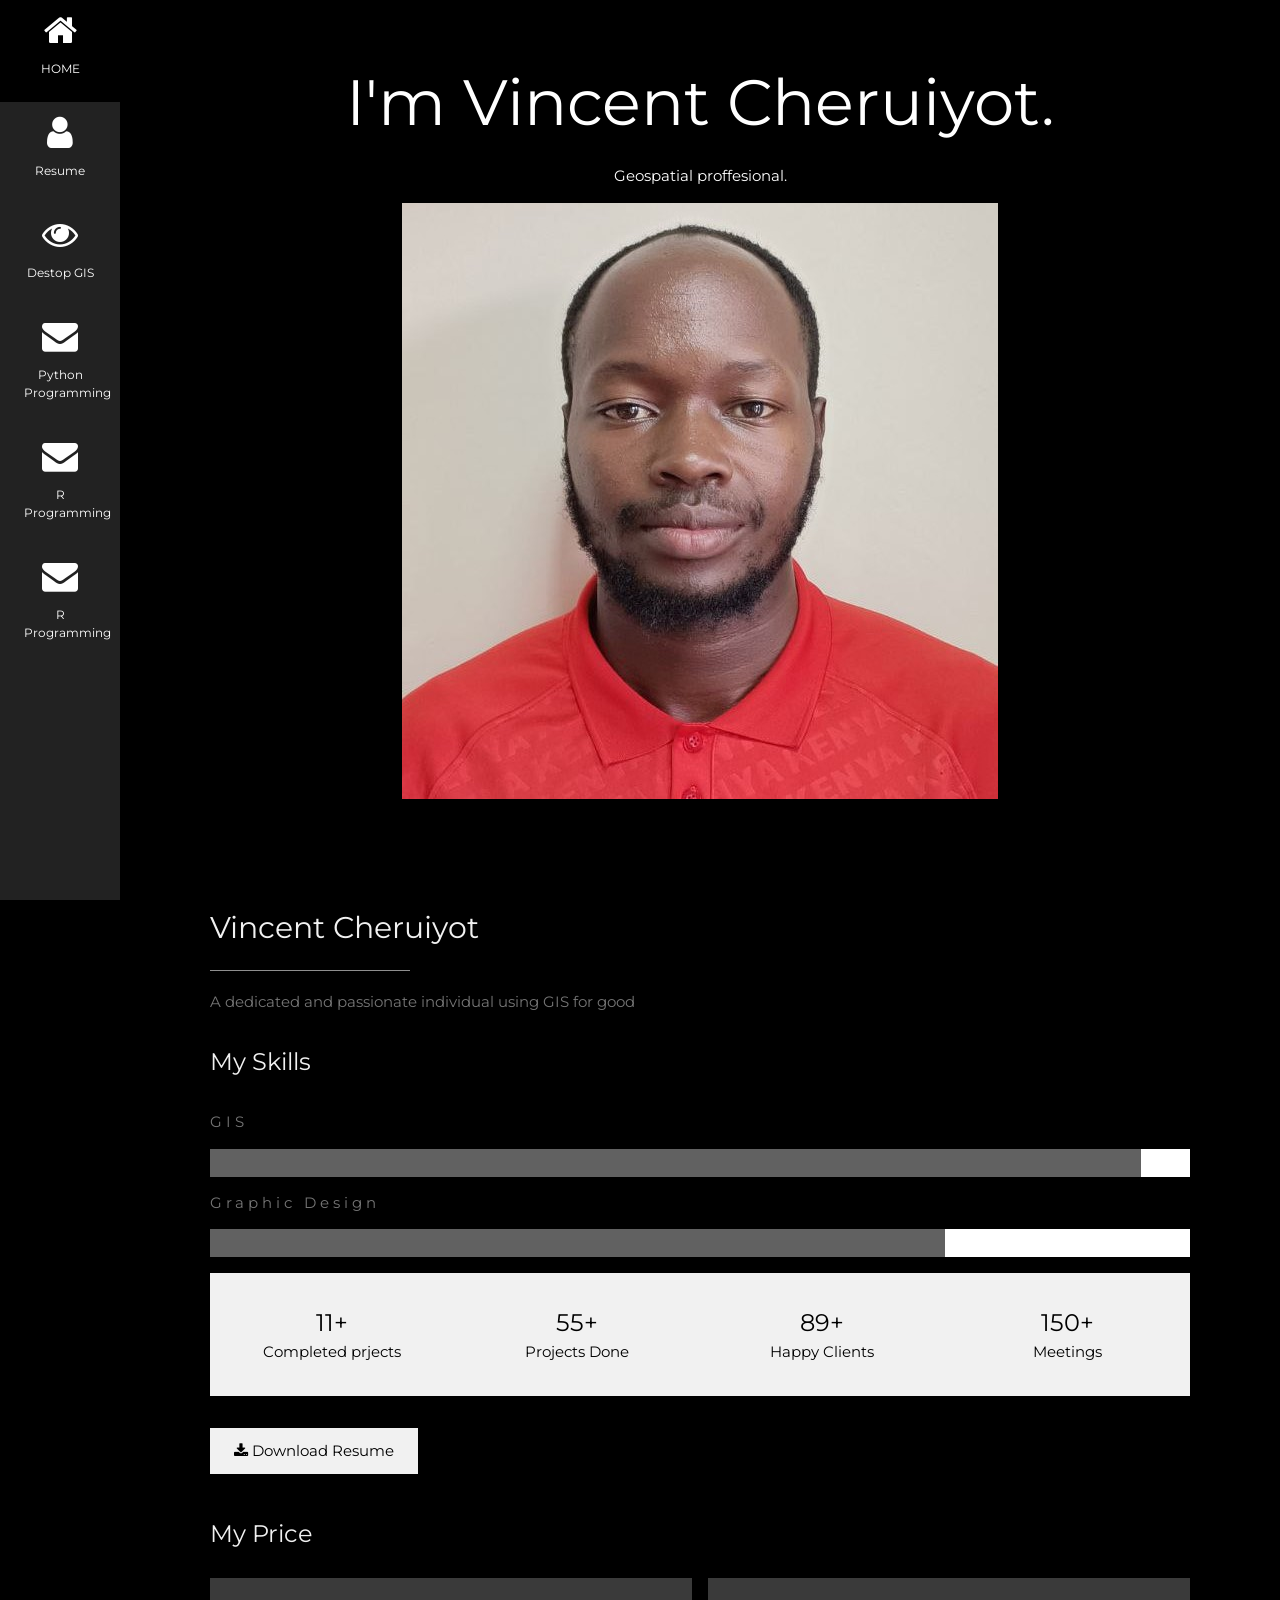
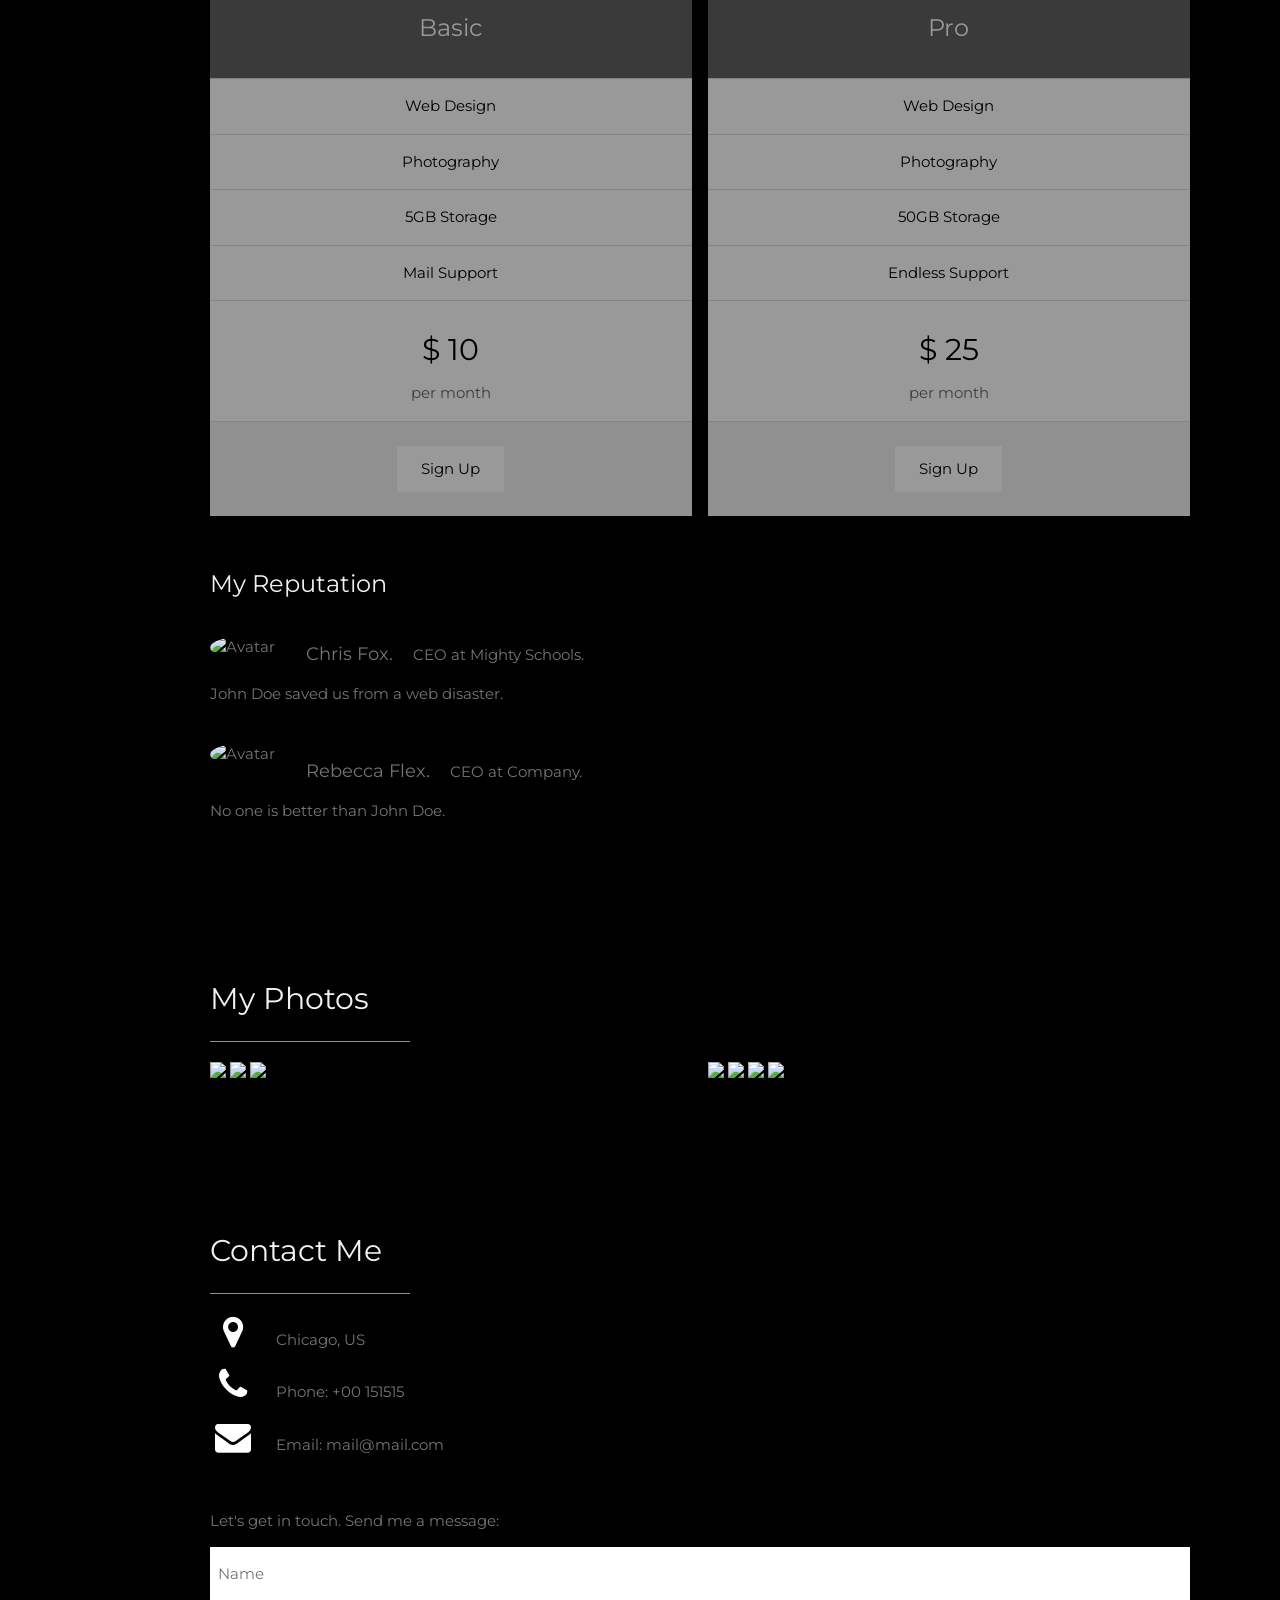
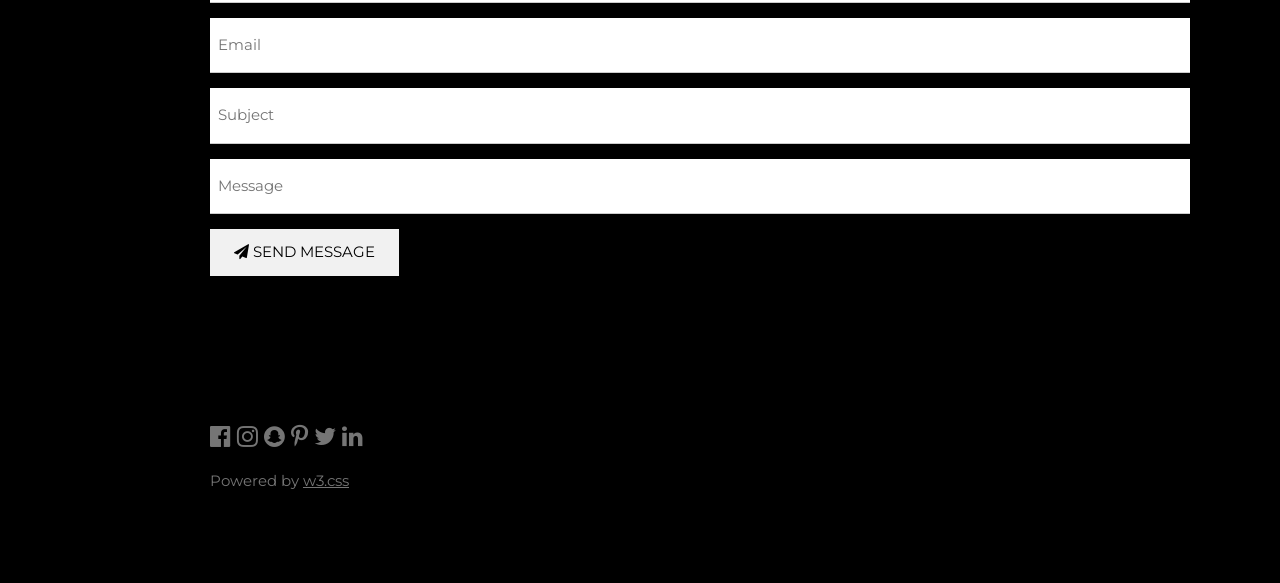
==== index.html @ 52d4dace "commit commit" ====
<!DOCTYPE html>
<html>
<head>
<title>My Portfolio</title>
<meta charset="UTF-8">
<meta name="viewport" content="width=device-width, initial-scale=1">
<link rel="stylesheet" href="https://www.w3schools.com/w3css/4/w3.css">
<link rel="stylesheet" href="https://fonts.googleapis.com/css?family=Montserrat">
<link rel="stylesheet" href="https://cdnjs.cloudflare.com/ajax/libs/font-awesome/4.7.0/css/font-awesome.min.css">
<style>
body, h1,h2,h3,h4,h5,h6 {font-family: "Montserrat", sans-serif}
.w3-row-padding img {margin-bottom: 12px}
/* Set the width of the sidebar to 120px */
.w3-sidebar {width: 120px;background: #222;}
/* Add a left margin to the "page content" that matches the width of the sidebar (120px) */
#main {margin-left: 120px}
/* Remove margins from "page content" on small screens */
@media only screen and (max-width: 600px) {#main {margin-left: 0}}
</style>
</head>
<body class="w3-black">

<!-- Icon Bar (Sidebar - hidden on small screens) -->
<nav class="w3-sidebar w3-bar-block w3-small w3-hide-small w3-center">
  <!-- Avatar image in top left corner -->
  <!-- <img src="/w3images/avatar_smoke.jpg" style="width:100%"> -->
  <a href="#" class="w3-bar-item w3-button w3-padding-large w3-black">
    <i class="fa fa-home w3-xxlarge"></i>
    <p>HOME</p>
  </a>
  <a href="#resume" class="w3-bar-item w3-button w3-padding-large w3-hover-black">
    <i class="fa fa-user w3-xxlarge"></i>
    <p>Resume</p>
  </a>
  <a href="#desktop" class="w3-bar-item w3-button w3-padding-large w3-hover-black">
    <i class="fa fa-eye w3-xxlarge"></i>
    <p>Destop GIS</p>
  </a>
  <a href="#python" class="w3-bar-item w3-button w3-padding-large w3-hover-black">
    <i class="fa fa-envelope w3-xxlarge"></i>
    <p>Python Programming</p>
  </a>
  <a href="#r" class="w3-bar-item w3-button w3-padding-large w3-hover-black">
    <i class="fa fa-envelope w3-xxlarge"></i>
    <p>R Programming</p>
  </a>
  <a href="#leaflet" class="w3-bar-item w3-button w3-padding-large w3-hover-black">
    <i class="fa fa-envelope w3-xxlarge"></i>
    <p>R Programming</p>
  </a>
</nav>

<!-- Navbar on small screens (Hidden on medium and large screens) -->
<div class="w3-top w3-hide-large w3-hide-medium" id="myNavbar">
  <div class="w3-bar w3-black w3-opacity w3-hover-opacity-off w3-center w3-small">
    <a href="#" class="w3-bar-item w3-button" style="width:25% !important">HOME</a>
    <a href="#Resume" class="w3-bar-item w3-button" style="width:25% !important">Resume</a>
    <a href="#GIS Portfolio" class="w3-bar-item w3-button" style="width:25% !important">GIS</a>
    <a href="#contact" class="w3-bar-item w3-button" style="width:25% !important">CONTACT</a>
    <a href="#Graphic Design portfolio" class="w3-bar-item w3-button" style="width:25% !important">GIS</a>
  </div>
</div>

<!-- Page Content -->
<div class="w3-padding-large" id="main">
  <!-- Header/Home -->
  <header class="w3-container w3-padding-32 w3-center w3-black" id="home">
    <h1 class="w3-jumbo"><span class="w3-hide-small">I'm</span> Vincent Cheruiyot.</h1>
    <p>Geospatial proffesional.</p>
    <img src="Vincent Cheruiyot Passport.jpg" alt="boy" class="w3-image" width="596" height="596">
  </header>

  <!-- About Section -->
  <div class="w3-content w3-justify w3-text-grey w3-padding-64" id="about">
    <h2 class="w3-text-light-grey">Vincent Cheruiyot</h2>
    <hr style="width:200px" class="w3-opacity">
    <p>A dedicated and passionate individual using GIS for good
    </p>
    <h3 class="w3-padding-16 w3-text-light-grey">My Skills</h3>
    <p class="w3-wide">GIS</p>
    <div class="w3-white">
      <div class="w3-dark-grey" style="height:28px;width:95%"></div>
    </div>
    <p class="w3-wide">Graphic Design</p>
    <div class="w3-white">
      <div class="w3-dark-grey" style="height:28px;width:75%"></div>
    </div>
    <!-- <p class="w3-wide">Photoshop</p>
    <div class="w3-white">
      <div class="w3-dark-grey" style="height:28px;width:80%"></div>
    </div><br> -->
    
    <div class="w3-row w3-center w3-padding-16 w3-section w3-light-grey">
      <div class="w3-quarter w3-section">
        <span class="w3-xlarge">11+</span><br>
        Completed prjects
      </div>
      <div class="w3-quarter w3-section">
        <span class="w3-xlarge">55+</span><br>
        Projects Done
      </div>
      <div class="w3-quarter w3-section">
        <span class="w3-xlarge">89+</span><br>
        Happy Clients
      </div>
      <div class="w3-quarter w3-section">
        <span class="w3-xlarge">150+</span><br>
        Meetings
      </div>
    </div>

    <button class="w3-button w3-light-grey w3-padding-large w3-section">
      <i class="fa fa-download"></i> Download Resume
    </button>
    
    <!-- Grid for pricing tables -->
    <h3 class="w3-padding-16 w3-text-light-grey">My Price</h3>
    <div class="w3-row-padding" style="margin:0 -16px">
      <div class="w3-half w3-margin-bottom">
        <ul class="w3-ul w3-white w3-center w3-opacity w3-hover-opacity-off">
          <li class="w3-dark-grey w3-xlarge w3-padding-32">Basic</li>
          <li class="w3-padding-16">Web Design</li>
          <li class="w3-padding-16">Photography</li>
          <li class="w3-padding-16">5GB Storage</li>
          <li class="w3-padding-16">Mail Support</li>
          <li class="w3-padding-16">
            <h2>$ 10</h2>
            <span class="w3-opacity">per month</span>
          </li>
          <li class="w3-light-grey w3-padding-24">
            <button class="w3-button w3-white w3-padding-large w3-hover-black">Sign Up</button>
          </li>
        </ul>
      </div>

      <div class="w3-half">
        <ul class="w3-ul w3-white w3-center w3-opacity w3-hover-opacity-off">
          <li class="w3-dark-grey w3-xlarge w3-padding-32">Pro</li>
          <li class="w3-padding-16">Web Design</li>
          <li class="w3-padding-16">Photography</li>
          <li class="w3-padding-16">50GB Storage</li>
          <li class="w3-padding-16">Endless Support</li>
          <li class="w3-padding-16">
            <h2>$ 25</h2>
            <span class="w3-opacity">per month</span>
          </li>
          <li class="w3-light-grey w3-padding-24">
            <button class="w3-button w3-white w3-padding-large w3-hover-black">Sign Up</button>
          </li>
        </ul>
      </div>
    <!-- End Grid/Pricing tables -->
    </div>
    
    <!-- Testimonials -->
    <h3 class="w3-padding-24 w3-text-light-grey">My Reputation</h3>  
    <img src="/w3images/bandmember.jpg" alt="Avatar" class="w3-left w3-circle w3-margin-right" style="width:80px">
    <p><span class="w3-large w3-margin-right">Chris Fox.</span> CEO at Mighty Schools.</p>
    <p>John Doe saved us from a web disaster.</p><br>
    
    <img src="/w3images/avatar_g2.jpg" alt="Avatar" class="w3-left w3-circle w3-margin-right" style="width:80px">
    <p><span class="w3-large w3-margin-right">Rebecca Flex.</span> CEO at Company.</p>
    <p>No one is better than John Doe.</p>
  <!-- End About Section -->
  </div>
  
  <!-- Portfolio Section -->
  <div class="w3-padding-64 w3-content" id="photos">
    <h2 class="w3-text-light-grey">My Photos</h2>
    <hr style="width:200px" class="w3-opacity">

    <!-- Grid for photos -->
    <div class="w3-row-padding" style="margin:0 -16px">
      <div class="w3-half">
        <img src="/w3images/wedding.jpg" style="width:100%">
        <img src="/w3images/rocks.jpg" style="width:100%">
        <img src="/w3images/sailboat.jpg" style="width:100%">
      </div>

      <div class="w3-half">
        <img src="/w3images/underwater.jpg" style="width:100%">
        <img src="/w3images/chef.jpg" style="width:100%">
        <img src="/w3images/wedding.jpg" style="width:100%">
        <img src="/w3images/p6.jpg" style="width:100%">
      </div>
    <!-- End photo grid -->
    </div>
  <!-- End Portfolio Section -->
  </div>

  <!-- Contact Section -->
  <div class="w3-padding-64 w3-content w3-text-grey" id="contact">
    <h2 class="w3-text-light-grey">Contact Me</h2>
    <hr style="width:200px" class="w3-opacity">

    <div class="w3-section">
      <p><i class="fa fa-map-marker fa-fw w3-text-white w3-xxlarge w3-margin-right"></i> Chicago, US</p>
      <p><i class="fa fa-phone fa-fw w3-text-white w3-xxlarge w3-margin-right"></i> Phone: +00 151515</p>
      <p><i class="fa fa-envelope fa-fw w3-text-white w3-xxlarge w3-margin-right"> </i> Email: mail@mail.com</p>
    </div><br>
    <p>Let's get in touch. Send me a message:</p>

    <form action="/action_page.php" target="_blank">
      <p><input class="w3-input w3-padding-16" type="text" placeholder="Name" required name="Name"></p>
      <p><input class="w3-input w3-padding-16" type="text" placeholder="Email" required name="Email"></p>
      <p><input class="w3-input w3-padding-16" type="text" placeholder="Subject" required name="Subject"></p>
      <p><input class="w3-input w3-padding-16" type="text" placeholder="Message" required name="Message"></p>
      <p>
        <button class="w3-button w3-light-grey w3-padding-large" type="submit">
          <i class="fa fa-paper-plane"></i> SEND MESSAGE
        </button>
      </p>
    </form>
  <!-- End Contact Section -->
  </div>
  
    <!-- Footer -->
  <footer class="w3-content w3-padding-64 w3-text-grey w3-xlarge">
    <i class="fa fa-facebook-official w3-hover-opacity"></i>
    <i class="fa fa-instagram w3-hover-opacity"></i>
    <i class="fa fa-snapchat w3-hover-opacity"></i>
    <i class="fa fa-pinterest-p w3-hover-opacity"></i>
    <i class="fa fa-twitter w3-hover-opacity"></i>
    <i class="fa fa-linkedin w3-hover-opacity"></i>
    <p class="w3-medium">Powered by <a href="https://www.w3schools.com/w3css/default.asp" target="_blank" class="w3-hover-text-green">w3.css</a></p>
  <!-- End footer -->
  </footer>

<!-- END PAGE CONTENT -->
</div>

</body>
</html>
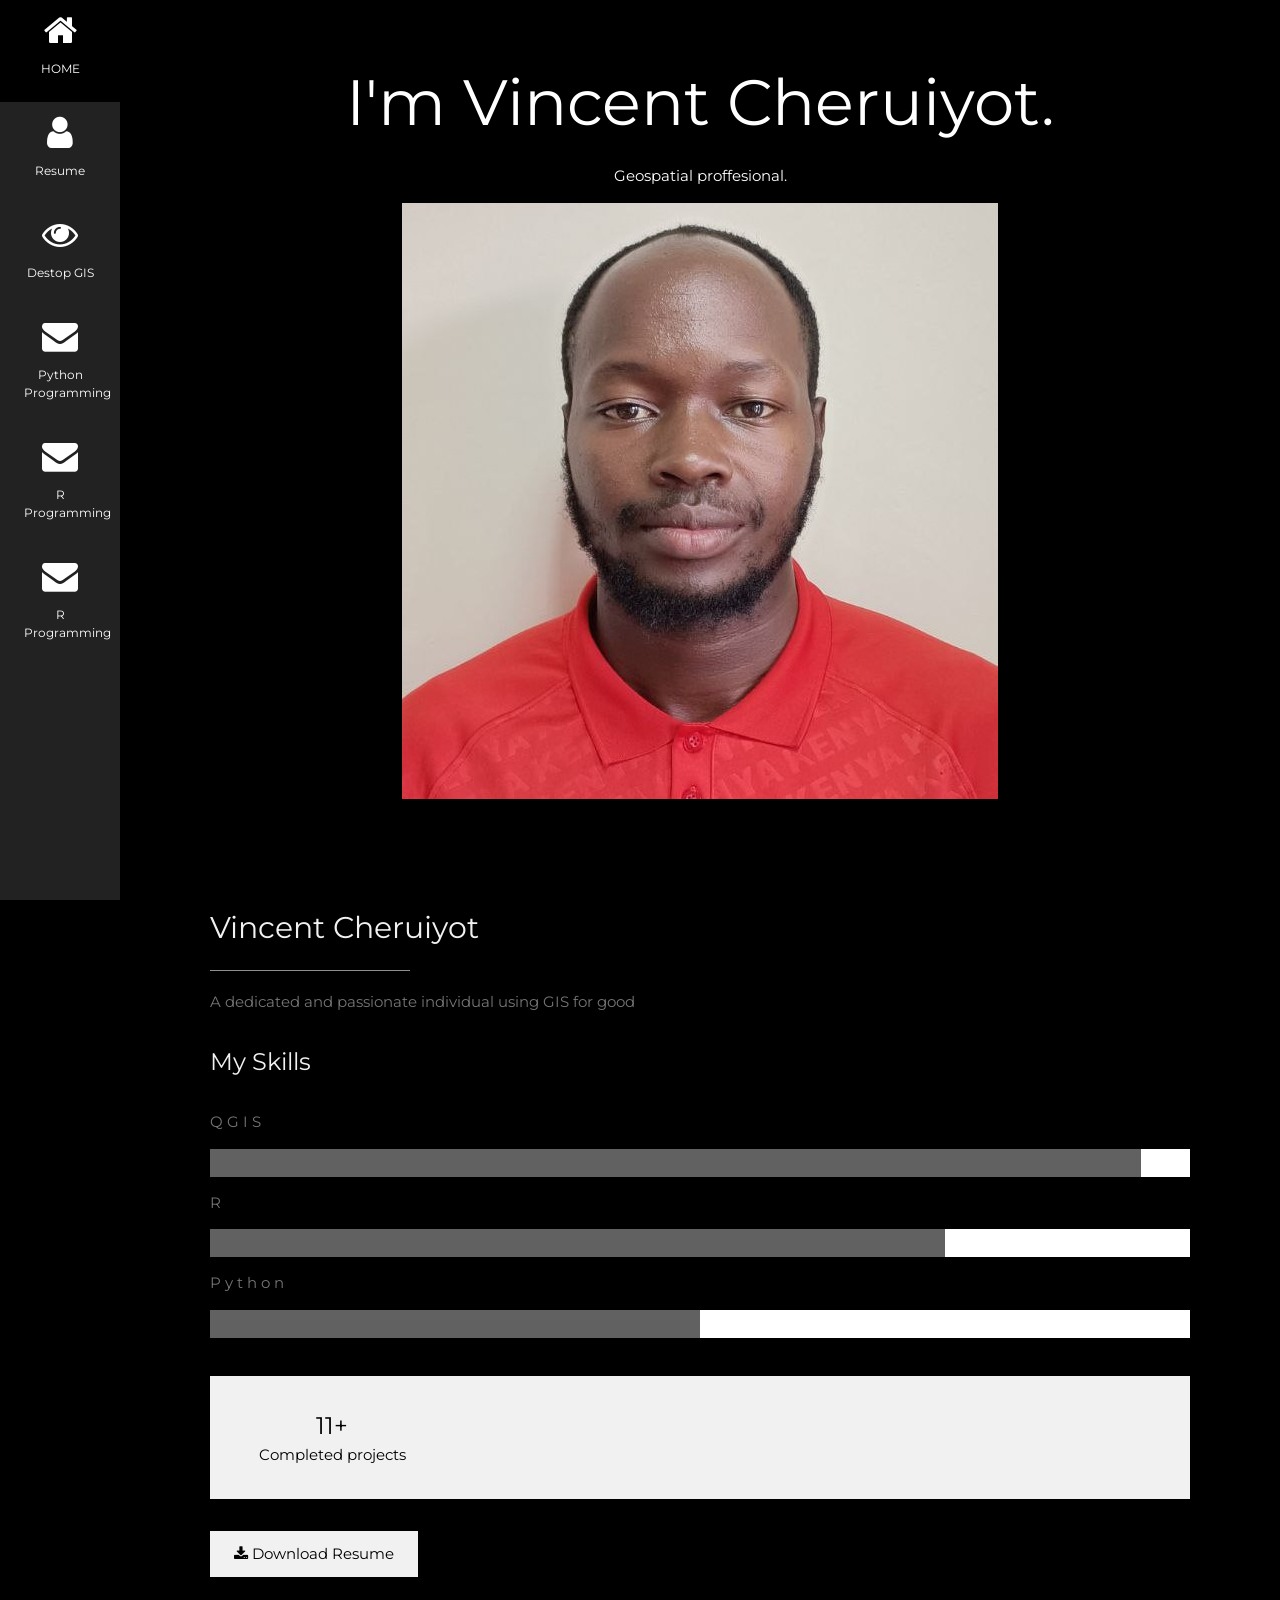
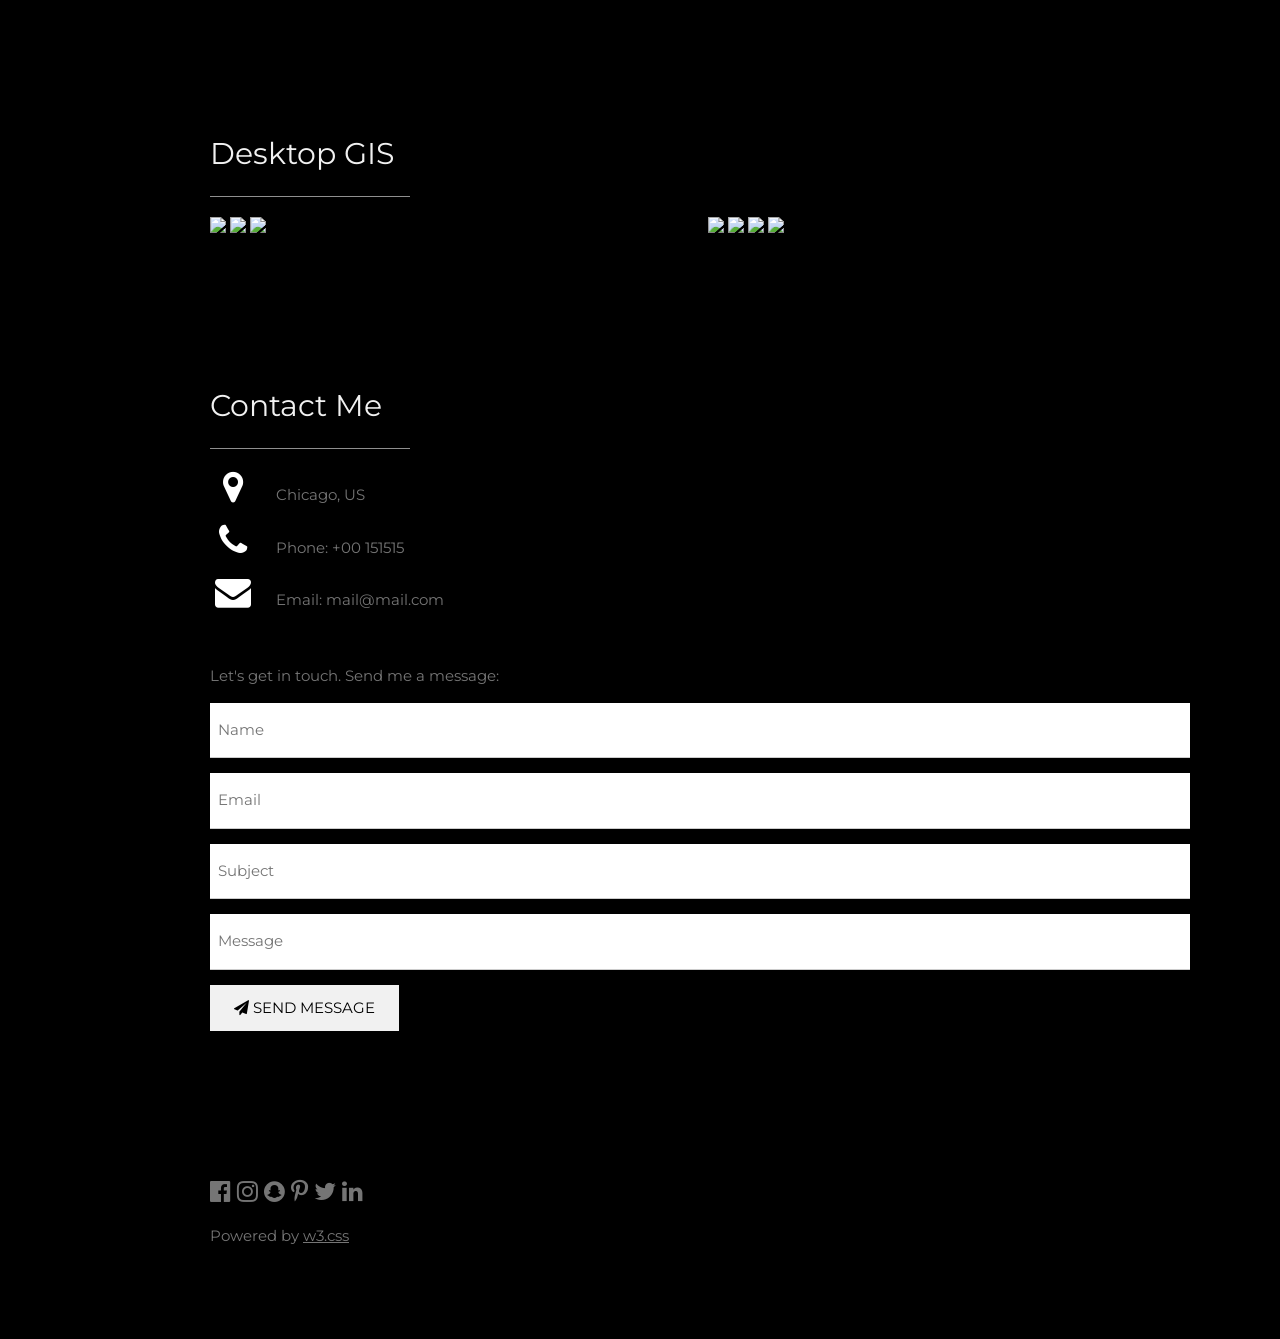
==== commit d73587c2: "Update index.html" ====
--- a/index.html
+++ b/index.html
@@ -77,43 +77,31 @@
     <p>A dedicated and passionate individual using GIS for good
     </p>
     <h3 class="w3-padding-16 w3-text-light-grey">My Skills</h3>
-    <p class="w3-wide">GIS</p>
+    <p class="w3-wide">QGIS</p>
     <div class="w3-white">
       <div class="w3-dark-grey" style="height:28px;width:95%"></div>
     </div>
-    <p class="w3-wide">Graphic Design</p>
+    <p class="w3-wide">R</p>
     <div class="w3-white">
       <div class="w3-dark-grey" style="height:28px;width:75%"></div>
     </div>
-    <!-- <p class="w3-wide">Photoshop</p>
+    <p class="w3-wide">Python</p>
     <div class="w3-white">
-      <div class="w3-dark-grey" style="height:28px;width:80%"></div>
-    </div><br> -->
+      <div class="w3-dark-grey" style="height:28px;width:50%"></div>
+    </div><br>
     
     <div class="w3-row w3-center w3-padding-16 w3-section w3-light-grey">
       <div class="w3-quarter w3-section">
         <span class="w3-xlarge">11+</span><br>
-        Completed prjects
-      </div>
-      <div class="w3-quarter w3-section">
-        <span class="w3-xlarge">55+</span><br>
-        Projects Done
-      </div>
-      <div class="w3-quarter w3-section">
-        <span class="w3-xlarge">89+</span><br>
-        Happy Clients
-      </div>
-      <div class="w3-quarter w3-section">
-        <span class="w3-xlarge">150+</span><br>
-        Meetings
-      </div>
-    </div>
+        Completed projects
+      </div>
+        </div>
 
     <button class="w3-button w3-light-grey w3-padding-large w3-section">
       <i class="fa fa-download"></i> Download Resume
     </button>
     
-    <!-- Grid for pricing tables -->
+    <!-- Grid for pricing tables
     <h3 class="w3-padding-16 w3-text-light-grey">My Price</h3>
     <div class="w3-row-padding" style="margin:0 -16px">
       <div class="w3-half w3-margin-bottom">
@@ -149,24 +137,24 @@
           </li>
         </ul>
       </div>
-    <!-- End Grid/Pricing tables -->
-    </div>
+    End Grid/Pricing tables -->
+    <!-- </div> -->
     
     <!-- Testimonials -->
-    <h3 class="w3-padding-24 w3-text-light-grey">My Reputation</h3>  
+    <!-- <h3 class="w3-padding-24 w3-text-light-grey">My Reputation</h3>  
     <img src="/w3images/bandmember.jpg" alt="Avatar" class="w3-left w3-circle w3-margin-right" style="width:80px">
     <p><span class="w3-large w3-margin-right">Chris Fox.</span> CEO at Mighty Schools.</p>
     <p>John Doe saved us from a web disaster.</p><br>
     
     <img src="/w3images/avatar_g2.jpg" alt="Avatar" class="w3-left w3-circle w3-margin-right" style="width:80px">
     <p><span class="w3-large w3-margin-right">Rebecca Flex.</span> CEO at Company.</p>
-    <p>No one is better than John Doe.</p>
+    <p>No one is better than John Doe.</p> -->
   <!-- End About Section -->
   </div>
   
   <!-- Portfolio Section -->
-  <div class="w3-padding-64 w3-content" id="photos">
-    <h2 class="w3-text-light-grey">My Photos</h2>
+  <div class="w3-padding-64 w3-content" id="desk">
+    <h2 class="w3-text-light-grey">Desktop GIS</h2>
     <hr style="width:200px" class="w3-opacity">
 
     <!-- Grid for photos -->
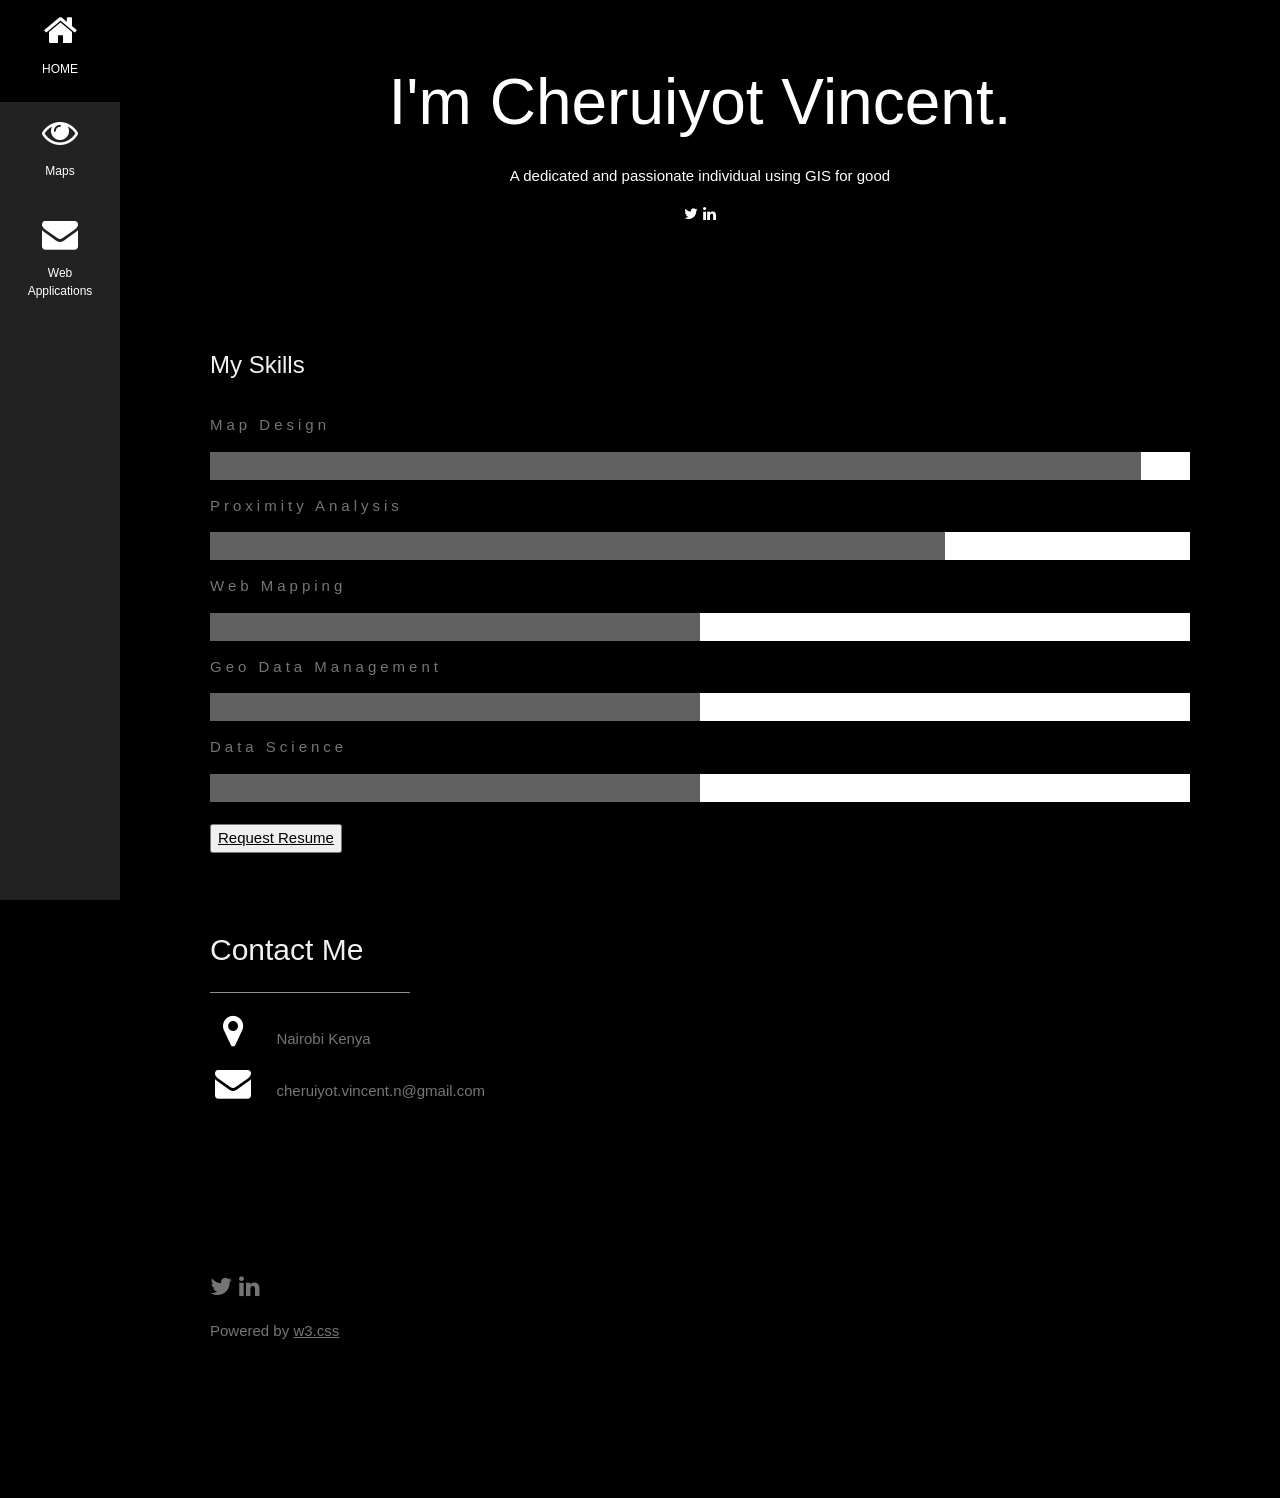
==== commit c2eb00e6: "July 10th Edits" ====
--- a/index.html
+++ b/index.html
@@ -7,6 +7,9 @@
 <link rel="stylesheet" href="https://www.w3schools.com/w3css/4/w3.css">
 <link rel="stylesheet" href="https://fonts.googleapis.com/css?family=Montserrat">
 <link rel="stylesheet" href="https://cdnjs.cloudflare.com/ajax/libs/font-awesome/4.7.0/css/font-awesome.min.css">
+
+<link rel="stylesheet" href="styles.css">
+<style>
 <style>
 body, h1,h2,h3,h4,h5,h6 {font-family: "Montserrat", sans-serif}
 .w3-row-padding img {margin-bottom: 12px}
@@ -28,36 +31,36 @@
     <i class="fa fa-home w3-xxlarge"></i>
     <p>HOME</p>
   </a>
-  <a href="#resume" class="w3-bar-item w3-button w3-padding-large w3-hover-black">
+  <!-- <a href="#resume" class="w3-bar-item w3-button w3-padding-large w3-hover-black">
     <i class="fa fa-user w3-xxlarge"></i>
     <p>Resume</p>
-  </a>
-  <a href="#desktop" class="w3-bar-item w3-button w3-padding-large w3-hover-black">
+  </a> -->
+  <a href="maps.html" class="w3-bar-item w3-button w3-padding-large w3-hover-black">
     <i class="fa fa-eye w3-xxlarge"></i>
-    <p>Destop GIS</p>
-  </a>
-  <a href="#python" class="w3-bar-item w3-button w3-padding-large w3-hover-black">
+    <p>Maps</p>
+  </a>
+  <a href="webapps.html" class="w3-bar-item w3-button w3-padding-large w3-hover-black">
     <i class="fa fa-envelope w3-xxlarge"></i>
-    <p>Python Programming</p>
-  </a>
-  <a href="#r" class="w3-bar-item w3-button w3-padding-large w3-hover-black">
+    <p>Web Applications</p>
+  </a>
+  <!-- <a href="#r" class="w3-bar-item w3-button w3-padding-large w3-hover-black">
     <i class="fa fa-envelope w3-xxlarge"></i>
     <p>R Programming</p>
   </a>
   <a href="#leaflet" class="w3-bar-item w3-button w3-padding-large w3-hover-black">
     <i class="fa fa-envelope w3-xxlarge"></i>
     <p>R Programming</p>
-  </a>
+  </a> -->
 </nav>
 
 <!-- Navbar on small screens (Hidden on medium and large screens) -->
 <div class="w3-top w3-hide-large w3-hide-medium" id="myNavbar">
   <div class="w3-bar w3-black w3-opacity w3-hover-opacity-off w3-center w3-small">
     <a href="#" class="w3-bar-item w3-button" style="width:25% !important">HOME</a>
-    <a href="#Resume" class="w3-bar-item w3-button" style="width:25% !important">Resume</a>
-    <a href="#GIS Portfolio" class="w3-bar-item w3-button" style="width:25% !important">GIS</a>
+    <!-- <a href="#Resume" class="w3-bar-item w3-button" style="width:25% !important">Resume</a> -->
+    <!-- <a href="#GIS Portfolio" class="w3-bar-item w3-button" style="width:25% !important">GIS</a> -->
     <a href="#contact" class="w3-bar-item w3-button" style="width:25% !important">CONTACT</a>
-    <a href="#Graphic Design portfolio" class="w3-bar-item w3-button" style="width:25% !important">GIS</a>
+    <!-- <a href="#Graphic Design portfolio" class="w3-bar-item w3-button" style="width:25% !important">GIS</a> -->
   </div>
 </div>
 
@@ -65,40 +68,53 @@
 <div class="w3-padding-large" id="main">
   <!-- Header/Home -->
   <header class="w3-container w3-padding-32 w3-center w3-black" id="home">
-    <h1 class="w3-jumbo"><span class="w3-hide-small">I'm</span> Vincent Cheruiyot.</h1>
-    <p>Geospatial proffesional.</p>
-    <img src="Vincent Cheruiyot Passport.jpg" alt="boy" class="w3-image" width="596" height="596">
+    <h1 class="w3-jumbo"><span class="w3-hide-small">I'm</span> Cheruiyot Vincent.</h1>
+    <p>A dedicated and passionate individual using GIS for good</p>
+    <!-- <img src="Vincent Cheruiyot Passport.jpg" alt="boy" class="w3-image" width="596" height="596"> -->
+    <i class="fa fa-twitter w3-hover-opacity"></i>
+    <i class="fa fa-linkedin w3-hover-opacity"></i>
   </header>
 
   <!-- About Section -->
   <div class="w3-content w3-justify w3-text-grey w3-padding-64" id="about">
-    <h2 class="w3-text-light-grey">Vincent Cheruiyot</h2>
+    <!-- <h2 class="w3-text-light-grey">Vincent Cheruiyot</h2>
     <hr style="width:200px" class="w3-opacity">
     <p>A dedicated and passionate individual using GIS for good
-    </p>
+    </p> -->
     <h3 class="w3-padding-16 w3-text-light-grey">My Skills</h3>
-    <p class="w3-wide">QGIS</p>
+    <p class="w3-wide">Map Design</p>
     <div class="w3-white">
       <div class="w3-dark-grey" style="height:28px;width:95%"></div>
     </div>
-    <p class="w3-wide">R</p>
+    <p class="w3-wide">Proximity Analysis</p>
     <div class="w3-white">
       <div class="w3-dark-grey" style="height:28px;width:75%"></div>
     </div>
-    <p class="w3-wide">Python</p>
+    <p class="w3-wide">Web Mapping</p>
     <div class="w3-white">
       <div class="w3-dark-grey" style="height:28px;width:50%"></div>
+    </div> 
+      <p class="w3-wide">Geo Data Management</p>
+      <div class="w3-white">
+        <div class="w3-dark-grey" style="height:28px;width:50%"></div>
+    </div>
+    <p class="w3-wide">Data Science</p>
+      <div class="w3-white">
+        <div class="w3-dark-grey" style="height:28px;width:50%"></div>
     </div><br>
     
-    <div class="w3-row w3-center w3-padding-16 w3-section w3-light-grey">
+    <!-- <div class="w3-row w3-center w3-padding-16 w3-section w3-light-grey">
       <div class="w3-quarter w3-section">
         <span class="w3-xlarge">11+</span><br>
         Completed projects
       </div>
-        </div>
-
-    <button class="w3-button w3-light-grey w3-padding-large w3-section">
-      <i class="fa fa-download"></i> Download Resume
+        </div> -->
+
+    <!-- <button class="w3-button w3-light-grey w3-padding-large w3-section" href= "mailto:cheruiyot.vincent.n@gmail.com">
+      <i class="fa fa-download"></i> Request Resume
+    </button> -->
+    <button> <a href = "mailto:cheruiyot.vincent.n@gmail.com">
+    Request Resume </a>
     </button>
     
     <!-- Grid for pricing tables
@@ -150,31 +166,31 @@
     <p><span class="w3-large w3-margin-right">Rebecca Flex.</span> CEO at Company.</p>
     <p>No one is better than John Doe.</p> -->
   <!-- End About Section -->
-  </div>
+  <!-- </div> -->
   
   <!-- Portfolio Section -->
-  <div class="w3-padding-64 w3-content" id="desk">
+  <!-- <div class="w3-padding-64 w3-content" id="desk">
     <h2 class="w3-text-light-grey">Desktop GIS</h2>
-    <hr style="width:200px" class="w3-opacity">
+    <hr style="width:200px" class="w3-opacity"> -->
 
     <!-- Grid for photos -->
-    <div class="w3-row-padding" style="margin:0 -16px">
+    <!-- <div class="w3-row-padding" style="margin:0 -16px">
       <div class="w3-half">
         <img src="/w3images/wedding.jpg" style="width:100%">
         <img src="/w3images/rocks.jpg" style="width:100%">
         <img src="/w3images/sailboat.jpg" style="width:100%">
-      </div>
-
-      <div class="w3-half">
+      </div> -->
+
+      <!-- <div class="w3-half">
         <img src="/w3images/underwater.jpg" style="width:100%">
         <img src="/w3images/chef.jpg" style="width:100%">
         <img src="/w3images/wedding.jpg" style="width:100%">
         <img src="/w3images/p6.jpg" style="width:100%">
-      </div>
+      </div> -->
     <!-- End photo grid -->
-    </div>
+    <!-- </div> -->
   <!-- End Portfolio Section -->
-  </div>
+  <!-- </div> -->
 
   <!-- Contact Section -->
   <div class="w3-padding-64 w3-content w3-text-grey" id="contact">
@@ -182,13 +198,13 @@
     <hr style="width:200px" class="w3-opacity">
 
     <div class="w3-section">
-      <p><i class="fa fa-map-marker fa-fw w3-text-white w3-xxlarge w3-margin-right"></i> Chicago, US</p>
-      <p><i class="fa fa-phone fa-fw w3-text-white w3-xxlarge w3-margin-right"></i> Phone: +00 151515</p>
-      <p><i class="fa fa-envelope fa-fw w3-text-white w3-xxlarge w3-margin-right"> </i> Email: mail@mail.com</p>
+      <p><i class="fa fa-map-marker fa-fw w3-text-white w3-xxlarge w3-margin-right"></i> Nairobi Kenya</p>
+      <!-- <p><i class="fa fa-phone fa-fw w3-text-white w3-xxlarge w3-margin-right"></i> </p> -->
+      <p><i class="fa fa-envelope fa-fw w3-text-white w3-xxlarge w3-margin-right"> </i> cheruiyot.vincent.n@gmail.com</p>
     </div><br>
-    <p>Let's get in touch. Send me a message:</p>
-
-    <form action="/action_page.php" target="_blank">
+    <!-- <p>Let's get in touch. Send me a message:</p> -->
+
+    <!-- <form action="/action_page.php" target="_blank">
       <p><input class="w3-input w3-padding-16" type="text" placeholder="Name" required name="Name"></p>
       <p><input class="w3-input w3-padding-16" type="text" placeholder="Email" required name="Email"></p>
       <p><input class="w3-input w3-padding-16" type="text" placeholder="Subject" required name="Subject"></p>
@@ -198,16 +214,16 @@
           <i class="fa fa-paper-plane"></i> SEND MESSAGE
         </button>
       </p>
-    </form>
+    </form> -->
   <!-- End Contact Section -->
   </div>
   
     <!-- Footer -->
   <footer class="w3-content w3-padding-64 w3-text-grey w3-xlarge">
-    <i class="fa fa-facebook-official w3-hover-opacity"></i>
+    <!-- <i class="fa fa-facebook-official w3-hover-opacity"></i>
     <i class="fa fa-instagram w3-hover-opacity"></i>
     <i class="fa fa-snapchat w3-hover-opacity"></i>
-    <i class="fa fa-pinterest-p w3-hover-opacity"></i>
+    <i class="fa fa-pinterest-p w3-hover-opacity"></i> -->
     <i class="fa fa-twitter w3-hover-opacity"></i>
     <i class="fa fa-linkedin w3-hover-opacity"></i>
     <p class="w3-medium">Powered by <a href="https://www.w3schools.com/w3css/default.asp" target="_blank" class="w3-hover-text-green">w3.css</a></p>
--- a/styles.css
+++ b/styles.css
@@ -0,0 +1,123 @@
+
+.styles-row {
+    display: flex;
+    flex-wrap: wrap;
+    padding: 0 4px;
+  }
+  
+  /* Create four equal columns that sits next to each other */
+  .stytles-column {
+    flex: 25%;
+    max-width: 25%;
+    padding: 0 4px;
+  }
+  
+  .styles-column img {
+    margin-top: 8px;
+    vertical-align: middle;
+    width: 100%;
+  }
+  
+  /* Responsive layout - makes a two column-layout instead of four columns */
+  @media screen and (max-width: 800px) {
+    .column {
+      flex: 50%;
+      max-width: 50%;
+    }
+  }
+  
+  /* Responsive layout - makes the two columns stack on top of each other instead of next to each other */
+  @media screen and (max-width: 600px) {
+    .column {
+      flex: 100%;
+      max-width: 100%;
+    }
+  }
+
+
+  * {
+    box-sizing: border-box;
+  }
+  
+  /* Position the image container (needed to position the left and right arrows) */
+  .container {
+    position: relative;
+  }
+  
+  /* Hide the images by default */
+  .mySlides {
+    display: none;
+  }
+  
+  /* Add a pointer when hovering over the thumbnail images */
+  .cursor {
+    cursor: pointer;
+  }
+  
+  /* Next & previous buttons */
+  .prev,
+  .next {
+    cursor: pointer;
+    position: absolute;
+    top: 40%;
+    width: auto;
+    padding: 16px;
+    margin-top: -50px;
+    color: white;
+    font-weight: bold;
+    font-size: 20px;
+    border-radius: 0 3px 3px 0;
+    user-select: none;
+    -webkit-user-select: none;
+  }
+  
+  /* Position the "next button" to the right */
+  .next {
+    right: 0;
+    border-radius: 3px 0 0 3px;
+  }
+  
+  /* On hover, add a black background color with a little bit see-through */
+  .prev:hover,
+  .next:hover {
+    background-color: rgba(0, 0, 0, 0.8);
+  }
+  
+  /* Number text (1/3 etc) */
+  .numbertext {
+    color: #f2f2f2;
+    font-size: 12px;
+    padding: 8px 12px;
+    position: absolute;
+    top: 0;
+  }
+  
+  /* Container for image text */
+  .caption-container {
+    text-align: center;
+    background-color: #222;
+    padding: 2px 16px;
+    color: white;
+  }
+  
+  .row:after {
+    content: "";
+    display: table;
+    clear: both;
+  }
+  
+  /* Six columns side by side */
+  .column {
+    float: left;
+    width: 16.66%;
+  }
+  
+  /* Add a transparency effect for thumnbail images */
+  .demo {
+    opacity: 0.6;
+  }
+  
+  .active,
+  .demo:hover {
+    opacity: 1;
+  }
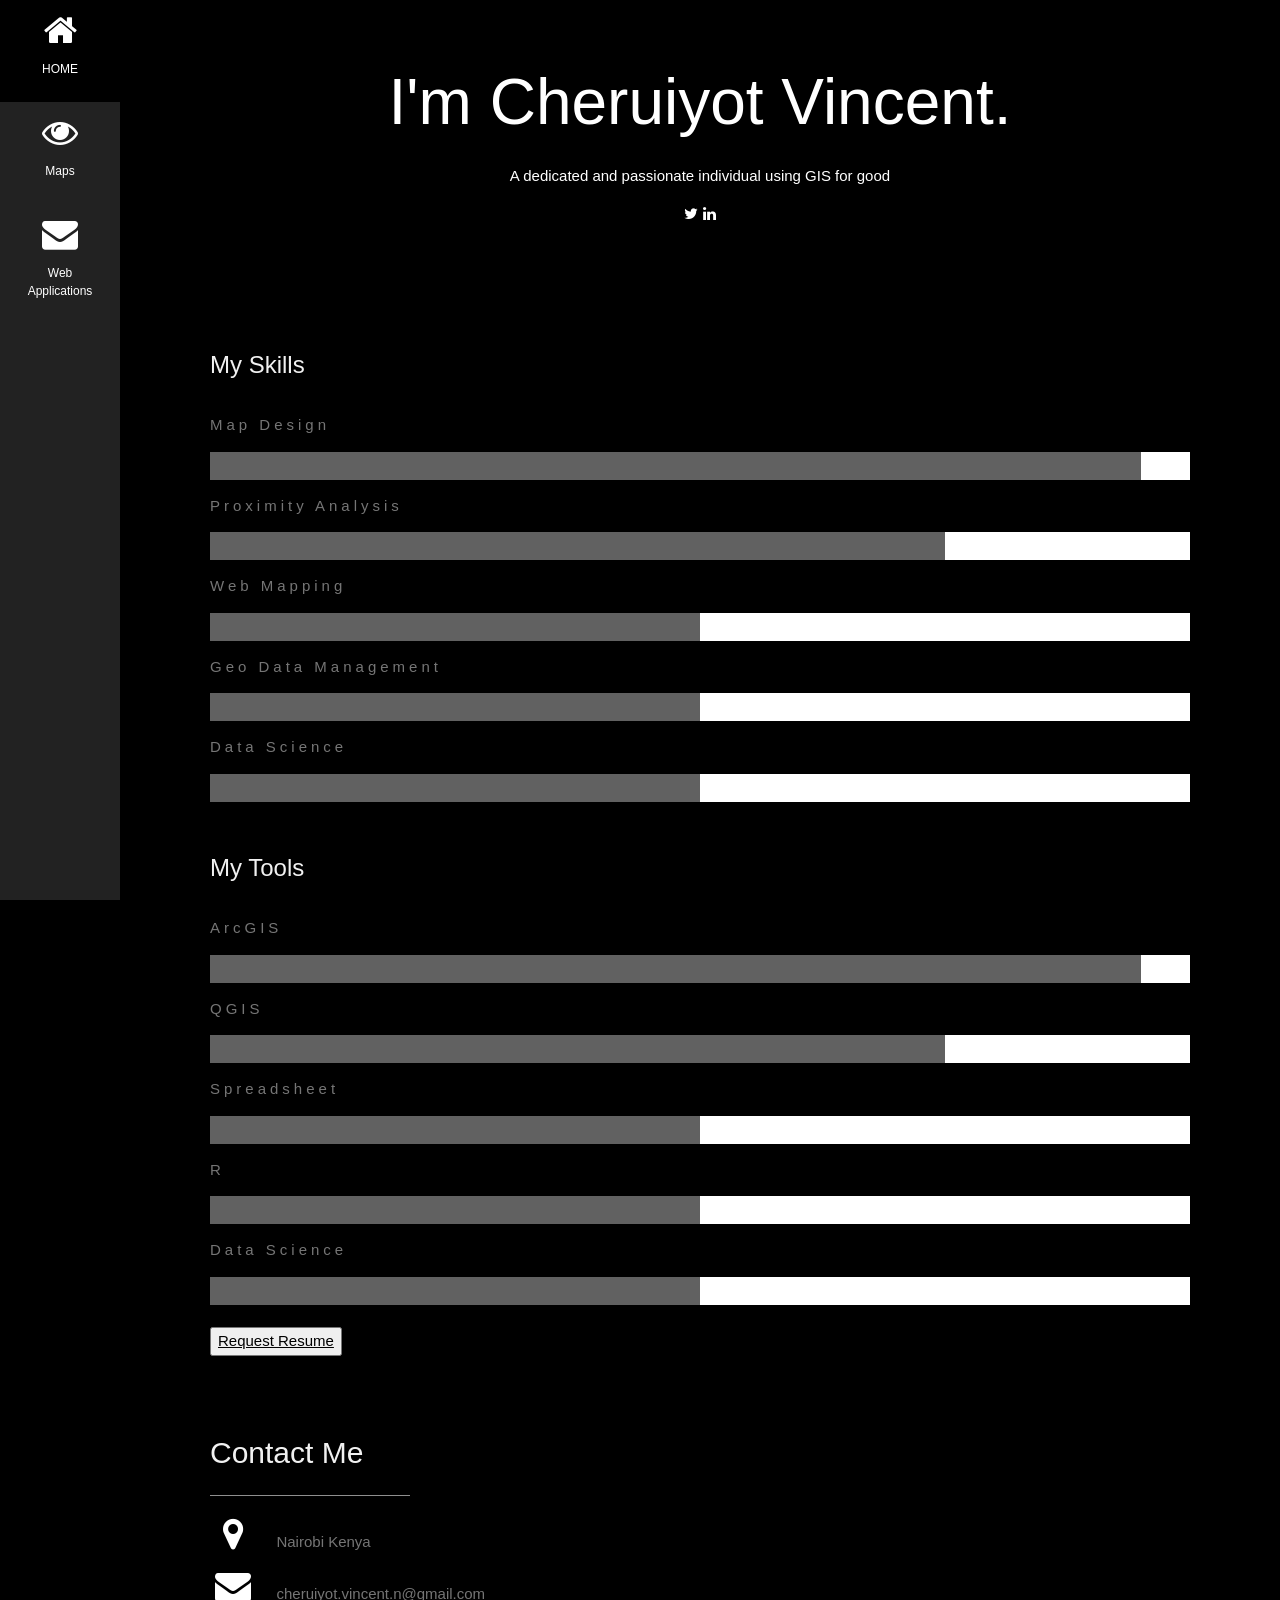
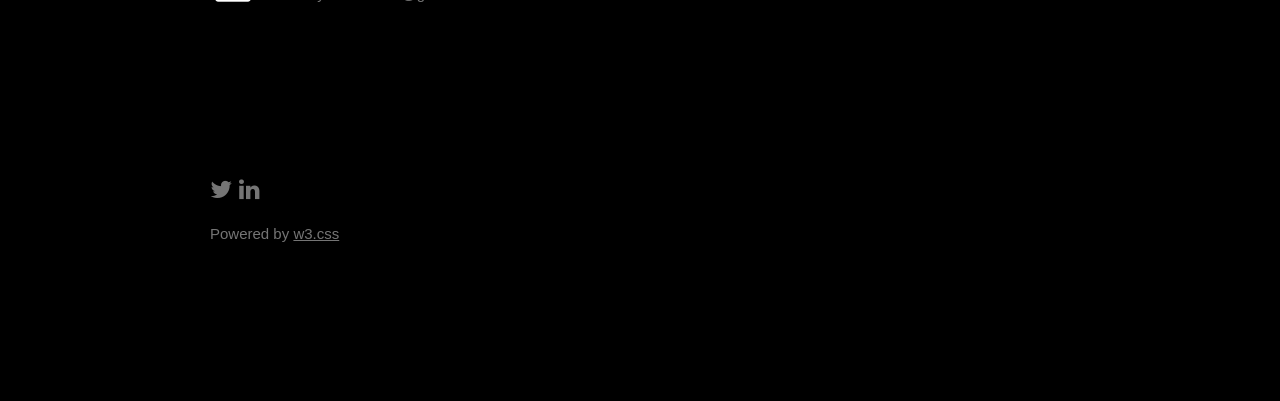
==== commit 9093b9ec: "Images gallery Building the portfolio" ====
--- a/index.html
+++ b/index.html
@@ -35,7 +35,7 @@
     <i class="fa fa-user w3-xxlarge"></i>
     <p>Resume</p>
   </a> -->
-  <a href="maps.html" class="w3-bar-item w3-button w3-padding-large w3-hover-black">
+  <a href="mapss.html" class="w3-bar-item w3-button w3-padding-large w3-hover-black">
     <i class="fa fa-eye w3-xxlarge"></i>
     <p>Maps</p>
   </a>
@@ -103,6 +103,28 @@
         <div class="w3-dark-grey" style="height:28px;width:50%"></div>
     </div><br>
     
+
+    <h3 class="w3-padding-16 w3-text-light-grey">My Tools</h3>
+    <p class="w3-wide">ArcGIS</p>
+    <div class="w3-white">
+      <div class="w3-dark-grey" style="height:28px;width:95%"></div>
+    </div>
+    <p class="w3-wide">QGIS</p>
+    <div class="w3-white">
+      <div class="w3-dark-grey" style="height:28px;width:75%"></div>
+    </div>
+    <p class="w3-wide">Spreadsheet</p>
+    <div class="w3-white">
+      <div class="w3-dark-grey" style="height:28px;width:50%"></div>
+    </div> 
+      <p class="w3-wide">R</p>
+      <div class="w3-white">
+        <div class="w3-dark-grey" style="height:28px;width:50%"></div>
+    </div>
+    <p class="w3-wide">Data Science</p>
+      <div class="w3-white">
+        <div class="w3-dark-grey" style="height:28px;width:50%"></div>
+    </div><br>
     <!-- <div class="w3-row w3-center w3-padding-16 w3-section w3-light-grey">
       <div class="w3-quarter w3-section">
         <span class="w3-xlarge">11+</span><br>
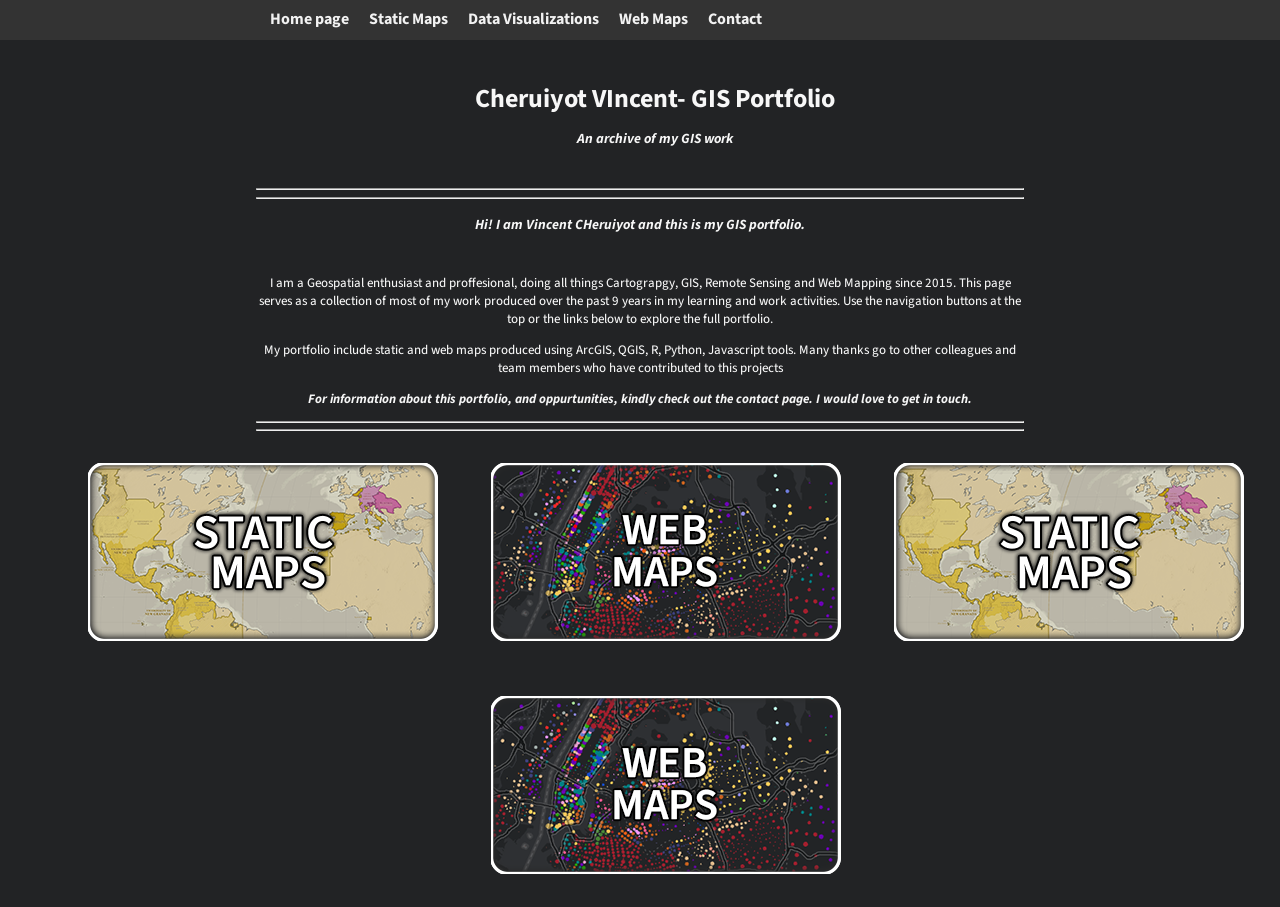
==== commit c6bf2502: "Merge 6892bc53852977c8836b392600bbaa107483952d into 8ba56009cfd6065d98c69c3987437bf8495cc32c" ====
--- a/index.html
+++ b/index.html
@@ -1,259 +1,57 @@
-<!DOCTYPE html>
-<html>
-<head>
-<title>My Portfolio</title>
-<meta charset="UTF-8">
-<meta name="viewport" content="width=device-width, initial-scale=1">
-<link rel="stylesheet" href="https://www.w3schools.com/w3css/4/w3.css">
-<link rel="stylesheet" href="https://fonts.googleapis.com/css?family=Montserrat">
-<link rel="stylesheet" href="https://cdnjs.cloudflare.com/ajax/libs/font-awesome/4.7.0/css/font-awesome.min.css">
-
-<link rel="stylesheet" href="styles.css">
-<style>
-<style>
-body, h1,h2,h3,h4,h5,h6 {font-family: "Montserrat", sans-serif}
-.w3-row-padding img {margin-bottom: 12px}
-/* Set the width of the sidebar to 120px */
-.w3-sidebar {width: 120px;background: #222;}
-/* Add a left margin to the "page content" that matches the width of the sidebar (120px) */
-#main {margin-left: 120px}
-/* Remove margins from "page content" on small screens */
-@media only screen and (max-width: 600px) {#main {margin-left: 0}}
-</style>
-</head>
-<body class="w3-black">
-
-<!-- Icon Bar (Sidebar - hidden on small screens) -->
-<nav class="w3-sidebar w3-bar-block w3-small w3-hide-small w3-center">
-  <!-- Avatar image in top left corner -->
-  <!-- <img src="/w3images/avatar_smoke.jpg" style="width:100%"> -->
-  <a href="#" class="w3-bar-item w3-button w3-padding-large w3-black">
-    <i class="fa fa-home w3-xxlarge"></i>
-    <p>HOME</p>
-  </a>
-  <!-- <a href="#resume" class="w3-bar-item w3-button w3-padding-large w3-hover-black">
-    <i class="fa fa-user w3-xxlarge"></i>
-    <p>Resume</p>
-  </a> -->
-  <a href="mapss.html" class="w3-bar-item w3-button w3-padding-large w3-hover-black">
-    <i class="fa fa-eye w3-xxlarge"></i>
-    <p>Maps</p>
-  </a>
-  <a href="webapps.html" class="w3-bar-item w3-button w3-padding-large w3-hover-black">
-    <i class="fa fa-envelope w3-xxlarge"></i>
-    <p>Web Applications</p>
-  </a>
-  <!-- <a href="#r" class="w3-bar-item w3-button w3-padding-large w3-hover-black">
-    <i class="fa fa-envelope w3-xxlarge"></i>
-    <p>R Programming</p>
-  </a>
-  <a href="#leaflet" class="w3-bar-item w3-button w3-padding-large w3-hover-black">
-    <i class="fa fa-envelope w3-xxlarge"></i>
-    <p>R Programming</p>
-  </a> -->
-</nav>
-
-<!-- Navbar on small screens (Hidden on medium and large screens) -->
-<div class="w3-top w3-hide-large w3-hide-medium" id="myNavbar">
-  <div class="w3-bar w3-black w3-opacity w3-hover-opacity-off w3-center w3-small">
-    <a href="#" class="w3-bar-item w3-button" style="width:25% !important">HOME</a>
-    <!-- <a href="#Resume" class="w3-bar-item w3-button" style="width:25% !important">Resume</a> -->
-    <!-- <a href="#GIS Portfolio" class="w3-bar-item w3-button" style="width:25% !important">GIS</a> -->
-    <a href="#contact" class="w3-bar-item w3-button" style="width:25% !important">CONTACT</a>
-    <!-- <a href="#Graphic Design portfolio" class="w3-bar-item w3-button" style="width:25% !important">GIS</a> -->
-  </div>
-</div>
-
-<!-- Page Content -->
-<div class="w3-padding-large" id="main">
-  <!-- Header/Home -->
-  <header class="w3-container w3-padding-32 w3-center w3-black" id="home">
-    <h1 class="w3-jumbo"><span class="w3-hide-small">I'm</span> Cheruiyot Vincent.</h1>
-    <p>A dedicated and passionate individual using GIS for good</p>
-    <!-- <img src="Vincent Cheruiyot Passport.jpg" alt="boy" class="w3-image" width="596" height="596"> -->
-    <i class="fa fa-twitter w3-hover-opacity"></i>
-    <i class="fa fa-linkedin w3-hover-opacity"></i>
-  </header>
-
-  <!-- About Section -->
-  <div class="w3-content w3-justify w3-text-grey w3-padding-64" id="about">
-    <!-- <h2 class="w3-text-light-grey">Vincent Cheruiyot</h2>
-    <hr style="width:200px" class="w3-opacity">
-    <p>A dedicated and passionate individual using GIS for good
-    </p> -->
-    <h3 class="w3-padding-16 w3-text-light-grey">My Skills</h3>
-    <p class="w3-wide">Map Design</p>
-    <div class="w3-white">
-      <div class="w3-dark-grey" style="height:28px;width:95%"></div>
-    </div>
-    <p class="w3-wide">Proximity Analysis</p>
-    <div class="w3-white">
-      <div class="w3-dark-grey" style="height:28px;width:75%"></div>
-    </div>
-    <p class="w3-wide">Web Mapping</p>
-    <div class="w3-white">
-      <div class="w3-dark-grey" style="height:28px;width:50%"></div>
-    </div> 
-      <p class="w3-wide">Geo Data Management</p>
-      <div class="w3-white">
-        <div class="w3-dark-grey" style="height:28px;width:50%"></div>
-    </div>
-    <p class="w3-wide">Data Science</p>
-      <div class="w3-white">
-        <div class="w3-dark-grey" style="height:28px;width:50%"></div>
-    </div><br>
-    
-
-    <h3 class="w3-padding-16 w3-text-light-grey">My Tools</h3>
-    <p class="w3-wide">ArcGIS</p>
-    <div class="w3-white">
-      <div class="w3-dark-grey" style="height:28px;width:95%"></div>
-    </div>
-    <p class="w3-wide">QGIS</p>
-    <div class="w3-white">
-      <div class="w3-dark-grey" style="height:28px;width:75%"></div>
-    </div>
-    <p class="w3-wide">Spreadsheet</p>
-    <div class="w3-white">
-      <div class="w3-dark-grey" style="height:28px;width:50%"></div>
-    </div> 
-      <p class="w3-wide">R</p>
-      <div class="w3-white">
-        <div class="w3-dark-grey" style="height:28px;width:50%"></div>
-    </div>
-    <p class="w3-wide">Data Science</p>
-      <div class="w3-white">
-        <div class="w3-dark-grey" style="height:28px;width:50%"></div>
-    </div><br>
-    <!-- <div class="w3-row w3-center w3-padding-16 w3-section w3-light-grey">
-      <div class="w3-quarter w3-section">
-        <span class="w3-xlarge">11+</span><br>
-        Completed projects
-      </div>
-        </div> -->
-
-    <!-- <button class="w3-button w3-light-grey w3-padding-large w3-section" href= "mailto:cheruiyot.vincent.n@gmail.com">
-      <i class="fa fa-download"></i> Request Resume
-    </button> -->
-    <button> <a href = "mailto:cheruiyot.vincent.n@gmail.com">
-    Request Resume </a>
-    </button>
-    
-    <!-- Grid for pricing tables
-    <h3 class="w3-padding-16 w3-text-light-grey">My Price</h3>
-    <div class="w3-row-padding" style="margin:0 -16px">
-      <div class="w3-half w3-margin-bottom">
-        <ul class="w3-ul w3-white w3-center w3-opacity w3-hover-opacity-off">
-          <li class="w3-dark-grey w3-xlarge w3-padding-32">Basic</li>
-          <li class="w3-padding-16">Web Design</li>
-          <li class="w3-padding-16">Photography</li>
-          <li class="w3-padding-16">5GB Storage</li>
-          <li class="w3-padding-16">Mail Support</li>
-          <li class="w3-padding-16">
-            <h2>$ 10</h2>
-            <span class="w3-opacity">per month</span>
-          </li>
-          <li class="w3-light-grey w3-padding-24">
-            <button class="w3-button w3-white w3-padding-large w3-hover-black">Sign Up</button>
-          </li>
-        </ul>
-      </div>
-
-      <div class="w3-half">
-        <ul class="w3-ul w3-white w3-center w3-opacity w3-hover-opacity-off">
-          <li class="w3-dark-grey w3-xlarge w3-padding-32">Pro</li>
-          <li class="w3-padding-16">Web Design</li>
-          <li class="w3-padding-16">Photography</li>
-          <li class="w3-padding-16">50GB Storage</li>
-          <li class="w3-padding-16">Endless Support</li>
-          <li class="w3-padding-16">
-            <h2>$ 25</h2>
-            <span class="w3-opacity">per month</span>
-          </li>
-          <li class="w3-light-grey w3-padding-24">
-            <button class="w3-button w3-white w3-padding-large w3-hover-black">Sign Up</button>
-          </li>
-        </ul>
-      </div>
-    End Grid/Pricing tables -->
-    <!-- </div> -->
-    
-    <!-- Testimonials -->
-    <!-- <h3 class="w3-padding-24 w3-text-light-grey">My Reputation</h3>  
-    <img src="/w3images/bandmember.jpg" alt="Avatar" class="w3-left w3-circle w3-margin-right" style="width:80px">
-    <p><span class="w3-large w3-margin-right">Chris Fox.</span> CEO at Mighty Schools.</p>
-    <p>John Doe saved us from a web disaster.</p><br>
-    
-    <img src="/w3images/avatar_g2.jpg" alt="Avatar" class="w3-left w3-circle w3-margin-right" style="width:80px">
-    <p><span class="w3-large w3-margin-right">Rebecca Flex.</span> CEO at Company.</p>
-    <p>No one is better than John Doe.</p> -->
-  <!-- End About Section -->
-  <!-- </div> -->
-  
-  <!-- Portfolio Section -->
-  <!-- <div class="w3-padding-64 w3-content" id="desk">
-    <h2 class="w3-text-light-grey">Desktop GIS</h2>
-    <hr style="width:200px" class="w3-opacity"> -->
-
-    <!-- Grid for photos -->
-    <!-- <div class="w3-row-padding" style="margin:0 -16px">
-      <div class="w3-half">
-        <img src="/w3images/wedding.jpg" style="width:100%">
-        <img src="/w3images/rocks.jpg" style="width:100%">
-        <img src="/w3images/sailboat.jpg" style="width:100%">
-      </div> -->
-
-      <!-- <div class="w3-half">
-        <img src="/w3images/underwater.jpg" style="width:100%">
-        <img src="/w3images/chef.jpg" style="width:100%">
-        <img src="/w3images/wedding.jpg" style="width:100%">
-        <img src="/w3images/p6.jpg" style="width:100%">
-      </div> -->
-    <!-- End photo grid -->
-    <!-- </div> -->
-  <!-- End Portfolio Section -->
-  <!-- </div> -->
-
-  <!-- Contact Section -->
-  <div class="w3-padding-64 w3-content w3-text-grey" id="contact">
-    <h2 class="w3-text-light-grey">Contact Me</h2>
-    <hr style="width:200px" class="w3-opacity">
-
-    <div class="w3-section">
-      <p><i class="fa fa-map-marker fa-fw w3-text-white w3-xxlarge w3-margin-right"></i> Nairobi Kenya</p>
-      <!-- <p><i class="fa fa-phone fa-fw w3-text-white w3-xxlarge w3-margin-right"></i> </p> -->
-      <p><i class="fa fa-envelope fa-fw w3-text-white w3-xxlarge w3-margin-right"> </i> cheruiyot.vincent.n@gmail.com</p>
-    </div><br>
-    <!-- <p>Let's get in touch. Send me a message:</p> -->
-
-    <!-- <form action="/action_page.php" target="_blank">
-      <p><input class="w3-input w3-padding-16" type="text" placeholder="Name" required name="Name"></p>
-      <p><input class="w3-input w3-padding-16" type="text" placeholder="Email" required name="Email"></p>
-      <p><input class="w3-input w3-padding-16" type="text" placeholder="Subject" required name="Subject"></p>
-      <p><input class="w3-input w3-padding-16" type="text" placeholder="Message" required name="Message"></p>
-      <p>
-        <button class="w3-button w3-light-grey w3-padding-large" type="submit">
-          <i class="fa fa-paper-plane"></i> SEND MESSAGE
-        </button>
-      </p>
-    </form> -->
-  <!-- End Contact Section -->
-  </div>
-  
-    <!-- Footer -->
-  <footer class="w3-content w3-padding-64 w3-text-grey w3-xlarge">
-    <!-- <i class="fa fa-facebook-official w3-hover-opacity"></i>
-    <i class="fa fa-instagram w3-hover-opacity"></i>
-    <i class="fa fa-snapchat w3-hover-opacity"></i>
-    <i class="fa fa-pinterest-p w3-hover-opacity"></i> -->
-    <i class="fa fa-twitter w3-hover-opacity"></i>
-    <i class="fa fa-linkedin w3-hover-opacity"></i>
-    <p class="w3-medium">Powered by <a href="https://www.w3schools.com/w3css/default.asp" target="_blank" class="w3-hover-text-green">w3.css</a></p>
-  <!-- End footer -->
-  </footer>
-
-<!-- END PAGE CONTENT -->
-</div>
-
-</body>
-</html>
+<html lang="en">
+<head>
+  <meta charset="UTF-8">
+  <meta name="viewport" content="width=device-width, initial-scale=1.0">
+  <title>Meet Vincent Cheruiyot</title>
+  <link rel="icon" type="image/x-icon" href="Images\favicon.png">
+  <link rel="stylesheet" href="styles.css">
+  <link href="https://fonts.googleapis.com/css?family=Oswald" rel="stylesheet">
+	<link href="https://fonts.googleapis.com/css?family=Share+Tech+Mono&display=swap" rel="stylesheet"> 
+	<link href="https://fonts.googleapis.com/css2?family=Source+Code+Pro&display=swap" rel="stylesheet"> 
+	<link href="https://fonts.googleapis.com/css2?family=Roboto+Mono&display=swap" rel="stylesheet">
+	<link href="https://fonts.googleapis.com/css2?family=Crimson+Text&display=swap" rel="stylesheet">
+	<link href="https://fonts.googleapis.com/css2?family=Crimson+Pro&display=swap" rel="stylesheet">
+	<link href="https://fonts.googleapis.com/css2?family=Noto+Serif&display=swap" rel="stylesheet">
+	<link href="https://fonts.googleapis.com/css2?family=Source+Sans+Pro&display=swap" rel="stylesheet">
+</head>
+<body>
+  <div class="navbar">
+    <div class="row">
+      <div class="column">
+        <a href=#><b
+		>Home page</b></a>
+        <a href="https://vn-cheruiyot.github.io/staticmaps/" ><b>Static Maps</b></a>
+        <a href=#><b>Data Visualizations</b></a>
+        <a href=#><b>Web Maps</b></a> 
+        <a href=#><b>Contact</b></a> 
+      </div>
+    </div>
+  </div>	  
+  <div class="main">
+    <h1 class="mainpageheader"><strong> Cheruiyot VIncent- GIS Portfolio</strong></h1>
+    <h2 class="pagesubtitle"> An archive of my GIS work</h2>
+    <!-- <img src="Images\favicon.png" alt="Images\favicon.png" class="center-image"> -->
+    </div>
+  <div class="introtext">
+    <hr>
+    <hr>
+    <h2 class="pagesubtitle">Hi! I am Vincent CHeruiyot and this is my GIS portfolio.</h2>
+    <p>I am a Geospatial enthusiast and proffesional, doing all things Cartograpgy, GIS, Remote Sensing and Web Mapping since 2015. This page serves as a collection of most of my work produced over the past 9 years in my learning and work activities. Use the navigation buttons at the top or the links below to explore the full portfolio. </p>
+    <p>My portfolio include static and web maps produced using  ArcGIS, QGIS, R, Python, Javascript tools. Many thanks go to other colleagues and team members who have contributed to this projects</p>
+    <p style="font-style: italic;"> <strong>For information about this portfolio, and oppurtunities, kindly check out the contact page. I would love to get in touch.</strong></p>
+    <hr>
+    <hr>
+  </div>
+  <div class="portfoliogallery">
+    <div class = "row">
+      <div class="column" style="float: none; padding: 0px;">
+        <a target="_blank" href = "https://vn-cheruiyot.github.io/staticmaps/"><img style="padding: 25px;" src="Images/StaticMaps.png"></a>
+        <a target="_blank" href = #><img style="padding: 25px;" src="Images/WebMaps.png"></a>
+        <a target="_blank" href = #><img style="padding: 25px;" src="Images/StaticMaps.png"></a>
+        <a target="_blank" href = #><img style="padding: 25px;" src="Images/WebMaps.png"></a>
+
+      </div>
+   </div>
+  </div>
+</body>
+</html>
--- a/styles.css
+++ b/styles.css
@@ -1,123 +1,104 @@
-
-.styles-row {
-    display: flex;
-    flex-wrap: wrap;
-    padding: 0 4px;
-  }
-  
-  /* Create four equal columns that sits next to each other */
-  .stytles-column {
-    flex: 25%;
-    max-width: 25%;
-    padding: 0 4px;
-  }
-  
-  .styles-column img {
-    margin-top: 8px;
-    vertical-align: middle;
-    width: 100%;
-  }
-  
-  /* Responsive layout - makes a two column-layout instead of four columns */
-  @media screen and (max-width: 800px) {
-    .column {
-      flex: 50%;
-      max-width: 50%;
-    }
-  }
-  
-  /* Responsive layout - makes the two columns stack on top of each other instead of next to each other */
-  @media screen and (max-width: 600px) {
-    .column {
-      flex: 100%;
-      max-width: 100%;
-    }
-  }
-
-
-  * {
-    box-sizing: border-box;
-  }
-  
-  /* Position the image container (needed to position the left and right arrows) */
-  .container {
-    position: relative;
-  }
-  
-  /* Hide the images by default */
-  .mySlides {
-    display: none;
-  }
-  
-  /* Add a pointer when hovering over the thumbnail images */
-  .cursor {
-    cursor: pointer;
-  }
-  
-  /* Next & previous buttons */
-  .prev,
-  .next {
-    cursor: pointer;
-    position: absolute;
-    top: 40%;
-    width: auto;
-    padding: 16px;
-    margin-top: -50px;
-    color: white;
-    font-weight: bold;
-    font-size: 20px;
-    border-radius: 0 3px 3px 0;
-    user-select: none;
-    -webkit-user-select: none;
-  }
-  
-  /* Position the "next button" to the right */
-  .next {
-    right: 0;
-    border-radius: 3px 0 0 3px;
-  }
-  
-  /* On hover, add a black background color with a little bit see-through */
-  .prev:hover,
-  .next:hover {
-    background-color: rgba(0, 0, 0, 0.8);
-  }
-  
-  /* Number text (1/3 etc) */
-  .numbertext {
-    color: #f2f2f2;
-    font-size: 12px;
-    padding: 8px 12px;
-    position: absolute;
-    top: 0;
-  }
-  
-  /* Container for image text */
-  .caption-container {
-    text-align: center;
-    background-color: #222;
-    padding: 2px 16px;
-    color: white;
-  }
-  
-  .row:after {
-    content: "";
-    display: table;
-    clear: both;
-  }
-  
-  /* Six columns side by side */
-  .column {
-    float: left;
-    width: 16.66%;
-  }
-  
-  /* Add a transparency effect for thumnbail images */
-  .demo {
-    opacity: 0.6;
-  }
-  
-  .active,
-  .demo:hover {
-    opacity: 1;
-  }+body {
+    font-family: "source sans pro";
+    background:#222325;
+    color:#f7f7f7;
+    font-size: 13px;
+    font-style: normal;
+    font-weight: 450;
+    line-height: 18px;
+    padding-left: 0%;
+    padding-right: 0%;
+    margin-right: 0px;
+    margin-left: 0px;
+}
+#map { 
+    width: 100%;
+    height: 100%;
+ }
+
+.navbar {
+font-size: 18px;
+overflow: hidden;
+background-color: #333;
+position: fixed;
+top: 0;
+width:100%;
+line-height: 18.5px;
+font-size: 16px;
+font-weight: 450;
+justify-content: center;
+padding-left: 4px;
+padding-bottom: 1px;
+z-index: 99;
+}
+.navbar a {
+float: left;
+color: #f2f2f2;
+text-align: center;
+padding: 10px;
+text-decoration: none;
+line-height: 18.5px;
+font-size: 16px;
+font-weight: 450;
+}
+.navbar a:hover {
+    background: #ddd;
+    color: black;
+    border-radius: 5px;
+
+}
+.main {
+    margin-top: 30px;
+    padding-left:30px;
+
+}
+.mainpageheader {
+    padding-top:60px;
+    text-align: center;
+}
+.pagesubtitle {
+    margin-bottom: 40px;
+    padding-top: 5px;
+    font-style: italic;
+    text-align:center;
+    font-size: 14px;
+    font:"source sans "
+}
+a {
+line-height: 0px;
+color: #ffffff;
+text-decoration-color: #efefef;
+}
+.column {
+    float:none;
+    padding-left: 20%;
+    
+}
+.introtext{
+text-align: center;
+padding: top 25px;
+padding-left: 20%;
+padding-right: 20%;
+}
+.portfoliogallery {
+    text-align: center;
+    margin-left: 4%;
+    }
+
+    /* @media screen and  (max-width:1280px){
+        body {
+            margin-left: 15px;
+        }
+        p {
+            margin-right:22px;
+        }
+        h3 {
+            margin-right: 22px;
+        }
+        .sidenav {display:none;}
+        .navbar {font-size: 18px;}
+        .main {
+            margin-left: 15px;
+            padding-left: 1.5%;
+        }
+    } */
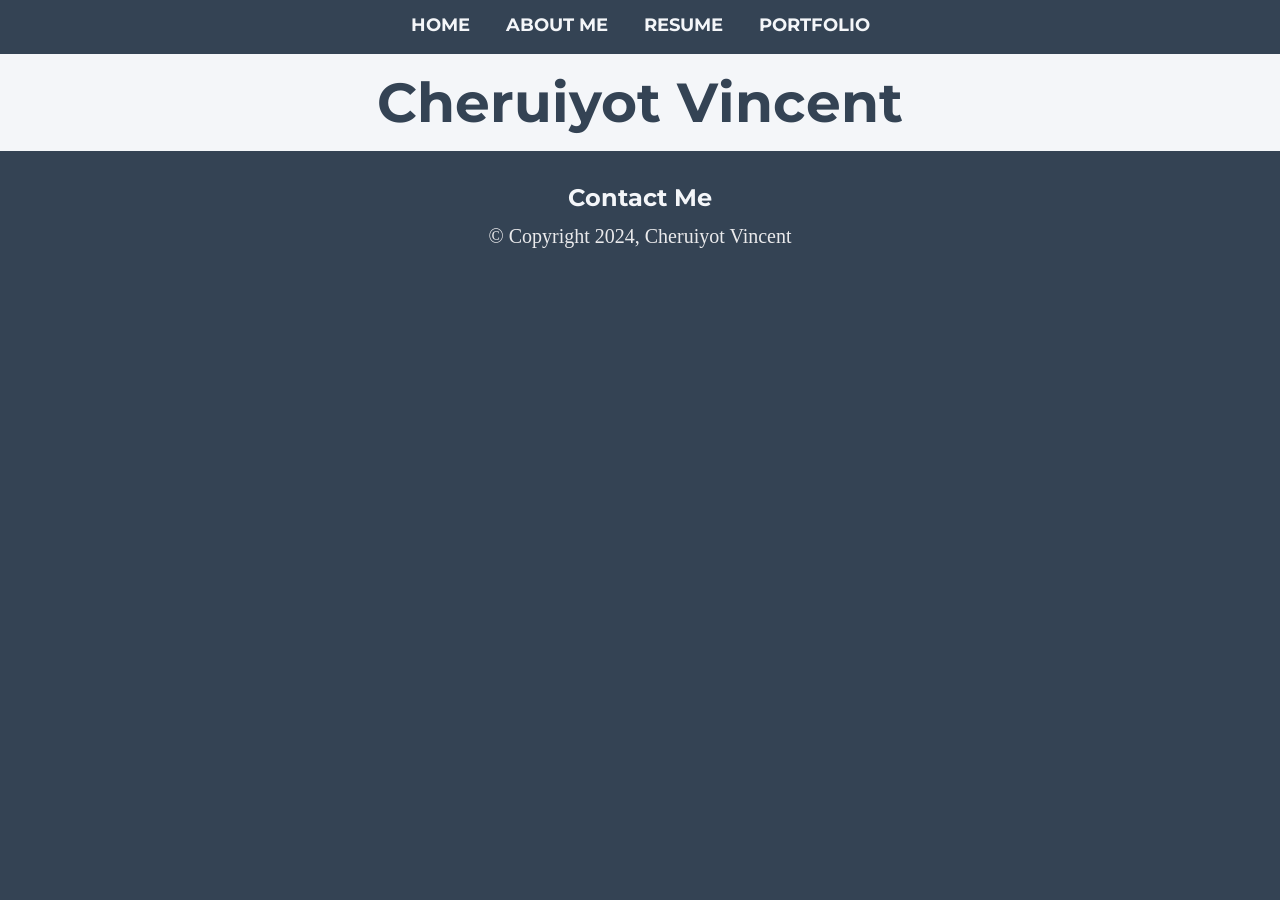
==== commit 90d04316: "ftytgh dfgdfg" ====
--- a/index.html
+++ b/index.html
@@ -1,57 +1,43 @@
-<html lang="en">
-<head>
-  <meta charset="UTF-8">
-  <meta name="viewport" content="width=device-width, initial-scale=1.0">
-  <title>Meet Vincent Cheruiyot</title>
-  <link rel="icon" type="image/x-icon" href="Images\favicon.png">
-  <link rel="stylesheet" href="styles.css">
-  <link href="https://fonts.googleapis.com/css?family=Oswald" rel="stylesheet">
-	<link href="https://fonts.googleapis.com/css?family=Share+Tech+Mono&display=swap" rel="stylesheet"> 
-	<link href="https://fonts.googleapis.com/css2?family=Source+Code+Pro&display=swap" rel="stylesheet"> 
-	<link href="https://fonts.googleapis.com/css2?family=Roboto+Mono&display=swap" rel="stylesheet">
-	<link href="https://fonts.googleapis.com/css2?family=Crimson+Text&display=swap" rel="stylesheet">
-	<link href="https://fonts.googleapis.com/css2?family=Crimson+Pro&display=swap" rel="stylesheet">
-	<link href="https://fonts.googleapis.com/css2?family=Noto+Serif&display=swap" rel="stylesheet">
-	<link href="https://fonts.googleapis.com/css2?family=Source+Sans+Pro&display=swap" rel="stylesheet">
-</head>
+<!DOCTYPE html>
+<html>
+  <head>
+    <meta charset="UTF-8">
+    <meta name="viewport" content="width=device-width, initial-scale=1">
+    <title>Cheruiyot Vincent | Portfolio</title>
+    <link rel="stylesheet" href="styles.css">
+    <link rel="stylesheet" href="https://cdnjs.cloudflare.com/ajax/libs/font-awesome/4.7.0/css/font-awesome.min.css">
+  </head>
+    <!--- Navigation Bar --->
 <body>
-  <div class="navbar">
-    <div class="row">
-      <div class="column">
-        <a href=#><b
-		>Home page</b></a>
-        <a href="https://vn-cheruiyot.github.io/staticmaps/" ><b>Static Maps</b></a>
-        <a href=#><b>Data Visualizations</b></a>
-        <a href=#><b>Web Maps</b></a> 
-        <a href=#><b>Contact</b></a> 
-      </div>
+  <nav>
+    <div class="navbar" id="mynavbar">
+      <a href="https://vn-cheruiyot.github.io/portfolio/">HOME</a>
+      <a href="about.html">ABOUT ME</a>
+      <a href="resume.html">RESUME</a>
+      <a href= "https://vn-cheruiyot.github.io/staticmaps/" class="active">PORTFOLIO</a>
+      <a href="javascript:void(0);" class="icon" onclick="myFunction()">
+        <i class="fa fa-bars"></i>
+      </a>
     </div>
-  </div>	  
-  <div class="main">
-    <h1 class="mainpageheader"><strong> Cheruiyot VIncent- GIS Portfolio</strong></h1>
-    <h2 class="pagesubtitle"> An archive of my GIS work</h2>
-    <!-- <img src="Images\favicon.png" alt="Images\favicon.png" class="center-image"> -->
+  </nav>
+  <!--- Section 1: Title --->
+  <div class="about_me_title">
+    <div class="about_me_text">
+      <h1>Cheruiyot Vincent</h1>
     </div>
-  <div class="introtext">
-    <hr>
-    <hr>
-    <h2 class="pagesubtitle">Hi! I am Vincent CHeruiyot and this is my GIS portfolio.</h2>
-    <p>I am a Geospatial enthusiast and proffesional, doing all things Cartograpgy, GIS, Remote Sensing and Web Mapping since 2015. This page serves as a collection of most of my work produced over the past 9 years in my learning and work activities. Use the navigation buttons at the top or the links below to explore the full portfolio. </p>
-    <p>My portfolio include static and web maps produced using  ArcGIS, QGIS, R, Python, Javascript tools. Many thanks go to other colleagues and team members who have contributed to this projects</p>
-    <p style="font-style: italic;"> <strong>For information about this portfolio, and oppurtunities, kindly check out the contact page. I would love to get in touch.</strong></p>
-    <hr>
-    <hr>
   </div>
-  <div class="portfoliogallery">
-    <div class = "row">
-      <div class="column" style="float: none; padding: 0px;">
-        <a target="_blank" href = "https://vn-cheruiyot.github.io/staticmaps/"><img style="padding: 25px;" src="Images/StaticMaps.png"></a>
-        <a target="_blank" href = #><img style="padding: 25px;" src="Images/WebMaps.png"></a>
-        <a target="_blank" href = #><img style="padding: 25px;" src="Images/StaticMaps.png"></a>
-        <a target="_blank" href = #><img style="padding: 25px;" src="Images/WebMaps.png"></a>
 
-      </div>
-   </div>
+    
+  <!--- Footer --->
+  <div class="top_footer">
+    <p style="font-size: 24px; font-family: 'Montserrat', sans-serif;">Contact Me</p>
+    <!-- <a href="https://www.linkedin.com/in/caroline-ann-williams/"><i class="fa fa-linkedin"></i></a> -->
+    <!-- <a href="https://github.com/cawilliams719"><i class="fa fa-github"></i></a> -->
   </div>
-</body>
+  <div class="bottom_footer">
+    <p><small>&copy; Copyright 2024, Cheruiyot Vincent</small></p>
+  </div>
+  <script src="filter.js"></script>
+  <script src="icon.js"></script>
+  </body>
 </html>
--- a/styles.css
+++ b/styles.css
@@ -1,104 +1,2304 @@
-body {
-    font-family: "source sans pro";
-    background:#222325;
-    color:#f7f7f7;
-    font-size: 13px;
-    font-style: normal;
-    font-weight: 450;
-    line-height: 18px;
-    padding-left: 0%;
-    padding-right: 0%;
-    margin-right: 0px;
-    margin-left: 0px;
-}
-#map { 
+/* ------------------------ Universal Styling below ------------------------- */
+@import url('https://fonts.googleapis.com/css2?family=Montserrat:ital,wght@0,100;0,200;0,300;0,400;0,500;0,600;0,700;0,800;0,900;1,100;1,200;1,300;1,400;1,500;1,600;1,700;1,800;1,900&family=Noticia+Text:ital,wght@0,400;0,700;1,400;1,700&display=swap');
+/* Color Palette */
+:root {
+  --main: #344354; /* background color */
+  --lightmain: #E8EEF4;
+  --alternative: #F4F6F9;
+  --alternative-hover: #d5d7db;
+  --primary: #B8608C;
+  --dark: #2D2D34;
+  --secondary: #6B8199;
+  --accent: #E8DAE1; /* for buttons and pops of color */
+  --accent2: #9E1B70;
+  --accent3: #EAAC8B;
+  --lighttext: #F4F6F9;
+  --darktext: #344354;
+}
+
+/* Backup - TEMPLATE */
+/* :root {
+  --main: #fff; /* background color */
+  /* --alternative: #F3F3F3;
+  --primary: var(--secondary;
+  --secondary: #767171;
+  --accent: #bf443f; /* for buttons and pops of color */
+  /* --lighttext: #fff;
+  --darktext: #242223;
+} */
+/* Main Styling */
+*{
+  margin: 0;
+  padding: 0;
+}
+
+body{
+  background-color: var(--main);
+  transition: all 0.5s ease;
+}
+
+h1{
+  font-size: 55px;
+  font-family: 'Montserrat', sans-serif;
+}
+
+@media (max-width: 450px) {
+  h1{
+    font-size: 44px;
+  }
+}
+
+@media (max-width: 300px) {
+  h1{
+    font-size: 34px;
+  }
+}
+
+p{
+  font-size: 24px;
+}
+
+img{
+  image-resolution: 300dpi;
+}
+.border-line {
+  padding: 10px;
+  padding-left: 40px;
+  margin-top: -30px;
+  margin-bottom: -30px;
+  border-right: 3px solid var(--darktext);
+}
+/* Navigation Bar Styling */
+.navbar {
+  background-color: var(--main);
+  top: 0px;
+  align-items: center;
+  justify-content: center;
+  border-bottom: 2px solid var(--main);
+  text-align: center;
+  font-family: 'Montserrat', sans-serif;
+}
+
+/* Style the links inside the navigation bar */
+.navbar a {
+  display: inline-block;
+  color: var(--lighttext);
+  text-align: center;
+  align-items: center;
+  justify-content: center;
+  padding: 14px 16px;
+  text-decoration: none;
+  font-size: 18px;
+  font-weight: bold;
+  border-bottom: 2px solid var(--main);
+}
+
+/* Change the color of links on hover */
+.navbar a:hover {
+  background-color: var(--main);
+  border-bottom: 2px solid var(--accent);
+  color: var(--accent);
+}
+
+/* Hide the link that should open and close the navbar on small screens */
+.navbar .icon {
+  background-color: var(--main);
+  padding: 14px 16px;
+  display: none;
+  padding-right: 45px;
+  padding-top: 0px;
+}
+
+/* When the screen is less than 900 pixels wide, hide all links. Show the link that contains should open and close the navbar (.icon) */
+@media screen and (max-width: 900px) {
+.navbar a {
+  width: 100%;
+  padding: 14px 16px;
+}
+.navbar a:not(:only-child) {
+  display: none;
+  }
+.navbar a.icon {
+  float: right;
+  display: inline-block;
+  color: var(--lighttext);
+  text-align: right;
+  align-items: center;
+  padding: 0px 16px;
+  text-decoration: none;
+  font-size: 18px;
+  font-weight: bold;
+  border-bottom: 2px solid var(--main);
+  }
+}
+
+/* The "responsive" class is added to the navbar with JavaScript when the user clicks on the icon. This class makes the navbar look good on small screens (display the links vertically instead of horizontally) */
+@media screen and (max-width: 900px) {
+.navbar.responsive {
+  position: relative;
+  background-color: var(--secondary);
+  border-bottom: 2px solid var(--secondary);
+  display: flex;
+  flex-direction: column;
+}
+.navbar.responsive a.icon {
+  position: absolute;
+  border-bottom: 2px;
+  width: auto;
+  top: 0;
+  right: 0;
+}
+.navbar a:hover {
+  background-color: var(--main);
+  color: var(--accent);
+}
+.navbar.responsive a {
+  float: none;
+  width: auto;
+  border-bottom: 2px solid var(--secondary);
+  background-color: var(--secondary);
+  display: block;
+  }
+  .navbar.responsive a:first-child {
+      order: 2;
+    }
+  .navbar.responsive a:nth-child(2) {
+      order: 3;
+    }
+  .navbar.responsive a:nth-child(3) {
+      order: 4;
+    }
+  .navbar.responsive a:nth-child(4) {
+      order: 5;
+    }
+  .navbar.responsive a:nth-child(5) {
+      order: 6;
+    }
+  .navbar.responsive a:last-child {
+      order: 1;
+    }
+}
+
+/* Button Style */
+.button {
+  border: 1px solid var(--lighttext);
+  border-radius: 10rem;
+  width: 100px;
+  color: var(--lighttext);
+  padding: 15px 30px;
+  text-align: center;
+  text-decoration: none;
+  /* font-size: 16px; */
+  margin: auto;
+  cursor: pointer;
+  align-items: center;
+  justify-content: center;
+}
+/* @media (max-width: 500px) {
+.button {
+  width: 100px;
+ font-size: 14px;
+    }
+} */
+.button:hover {
+  border: 1px solid var(--accent2);
+  background-color: var(--accent2);
+  color: var(--lighttext);
+}
+
+.button_blk {
+  border: 1px solid var(--darktext);
+  border-radius: 10rem;
+  width: 100px;
+  color: var(--darktext);
+  padding: 15px 30px;
+  text-align: center;
+  text-decoration: none;
+  /* font-size: 16px; */
+  margin: 4px 2px;
+  cursor: pointer;
+  align-items: center;
+  justify-content: center;
+}
+@media (max-width: 500px) {
+.button_blk {
+  width: 50px;
+ font-size: 14px;
+    }
+}
+.button_blk:hover {
+  border: 1px solid var(--accent);
+  background-color: var(--accent);
+  color: var(--darktext);
+}
+
+.button_buffer {
+  padding-top: 30px;
+  padding-bottom: 30px;
+  align-items: center;
+  justify-content: center;
+  text-align: center;
+  position: relative;
+}
+
+/* Scroll Styling */
+.scroll {
+  position: relative;
+}
+scroll::after {
+  position: relative;
+  bottom: 0;
+  left: 0;
+  content: '';
+  width: 100%;
+  height: 80%;
+  background: -webkit-linear-gradient(top,rgba(0,0,0,0) 0,rgba(0,0,0,.8) 80%,rgba(0,0,0,.8) 100%);
+  background: linear-gradient(to bottom,rgba(0,0,0,0) 0,rgba(0,0,0,.8) 80%,rgba(0,0,0,.8) 100%);
+}
+scroll h1 {
+  position: relative;
+  top: 50%;
+  left: 50%;
+  z-index: 2;
+  -webkit-transform: translate(-50%, -50%);
+  transform: translate(-50%, -50%);
+  color: var(--lighttext);
+  font : normal 300 64px/1 'Josefin Sans', sans-serif;
+  text-align: center;
+  white-space: nowrap;
+}
+
+.demo a {
+  position: relative;
+  z-index: 2;
+  display: inline-block;
+
+  color: var(--lighttext);
+  font : normal 400 20px/1 'Josefin Sans', sans-serif;
+  letter-spacing: .1em;
+  text-decoration: none;
+  transition: opacity .3s;
+}
+.demo a:hover {
+  opacity: .5;
+}
+
+#section05 a {
+  padding-top: 70px;
+}
+#section05 a span {
+  position: absolute;
+  top: 0;
+  left: 50%;
+  width: 24px;
+  height: 24px;
+  margin-left: -12px;
+  border-left: 1px solid var(--lighttext);
+  border-bottom: 1px solid var(--lighttext);
+  -webkit-transform: rotate(-45deg);
+  transform: rotate(-45deg);
+  -webkit-animation: sdb05 1.5s infinite;
+  animation: sdb05 1.5s infinite;
+  box-sizing: border-box;
+}
+@-webkit-keyframes sdb05 {
+  0% {
+    -webkit-transform: rotate(-45deg) translate(0, 0);
+    opacity: 0;
+  }
+  50% {
+    opacity: 1;
+  }
+  100% {
+    -webkit-transform: rotate(-45deg) translate(-20px, 20px);
+    opacity: 0;
+  }
+}
+@keyframes sdb05 {
+  0% {
+    transform: rotate(-45deg) translate(0, 0);
+    opacity: 0;
+  }
+  50% {
+    opacity: 1;
+  }
+  100% {
+    transform: rotate(-45deg) translate(-20px, 20px);
+    opacity: 0;
+  }
+}
+
+/* Image Credit Styling */
+/* Icon and text */
+.source {
+  position: relative;
+}
+
+.source[data]:after {
+  content: attr(data);
+  padding: 4px 8px;
+  color: rgba(240,240,240,0.9);
+  position: absolute;
+  left: 0;
+  top: 100%;
+  white-space: nowrap;
+  z-index: 2;
+  border-radius: 5px ;
+  background: rgba(0,0,0,0.5);
+}
+
+/* Bullet Point lists */
+/* ul {
+
+  padding: 20px;
+}
+
+ul li {
+
+  margin: 5px;
+} */
+
+ul {
+  list-style-type: none; /* Remove bullets */
+  padding: 0; /* Remove padding */
+  margin: 0; /* Remove margins */
+}
+
+ul li {
+  /* border-top: 5px solid var(--darktext); /* Add a thin border to each list item */
+  border-bottom: 5px solid var(--darktext); /* Add a thin border to each list item */
+  /* margin-top: -1px; /* Prevent double borders */
+  padding: 10px;
+
+  /* background-color: var(--primary); /* Add a grey background color */
+  padding: 20px; /* Add some padding */
+  font-size: 20px;
+}
+
+ul li:hover{
+  background-color: var(--alternative-hover);
+}
+
+.featured{
+  color: var(--darktext);
+  text-decoration: none;
+}
+.link{
+  color: var(--accent2);
+  text-decoration: none;
+  font-weight: bold;
+}
+.link:hover{
+  text-decoration: underline;
+}
+
+.code-embed{
+  overflow-x: hidden;
+  padding: 20px;
+  justify-content: center;
+  width: 100%
+}
+/* Slider */
+.mySlides {display: none}
+img {vertical-align: middle;}
+
+/* Slideshow container */
+.slideshow-container {
+  /* max-width: 1000px; */
+  position: relative;
+  margin: auto;
+  width: 100%;
+}
+
+/* Next & previous buttons */
+.prev, .next {
+  cursor: pointer;
+  position: absolute;
+  background-color: var(--accent2);
+  border-radius: 2px;
+  font-size: 2em;
+  color: white;
+  font-weight: bold; */
+   font-family: 'Baloo Tamma', cursive;
+   padding:10px;
+  /* top: 500px; */
+  /* left: 0px; */
+  /* justify-content: center;
+  align-items: center;
+  text-align: center;
+  width: 10%; */
+  /* position: absolute; */
+  bottom: 0%;
+  width: auto;
+  /* padding: 16px;
+  margin-top: -22px;
+  color: black;
+  font-weight: bold;
+  font-size: 18px;
+  transition: 0.6s ease;
+  border-radius: 0 3px 3px 0;
+  user-select: none; */
+}
+
+/* Position the "next button" to the right */
+.prev {
+  left: 0;
+  border-radius: 3px 0 0 3px;
+}
+
+.next {
+  right: 0;
+  border-radius: 3px 0 0 3px;
+}
+
+/* On hover, add a black background color with a little bit see-through */
+/* .prev:hover, .next:hover {
+  background-color: rgba(0,0,0,0.8);
+} */
+
+/* Caption text */
+.text {
+  color: #f2f2f2;
+  font-size: 15px;
+  padding: 8px 12px;
+  position: absolute;
+  bottom: 8px;
+  width: 100%;
+  text-align: center;
+}
+
+/* Number text (1/3 etc) */
+.numbertext {
+  color: var(--darktext);
+  font-size: 12px;
+  padding: 0px 0px;
+  position: absolute;
+  top: 0;
+}
+
+/* The dots/bullets/indicators */
+.dot {
+  cursor: pointer;
+  height: 15px;
+  width: 15px;
+  margin: 0 2px;
+  background-color: #bbb;
+  border-radius: 50%;
+  display: inline-block;
+  transition: background-color 0.6s ease;
+}
+
+.activehover, .dot:hover {
+  background-color: #717171;
+}
+
+/* Fading animation */
+.fade {
+  -webkit-animation-name: fade;
+  -webkit-animation-duration: 1.5s;
+  animation-name: fade;
+  animation-duration: 1.5s;
+}
+
+@-webkit-keyframes fade {
+  from {opacity: .4}
+  to {opacity: 1}
+}
+
+@keyframes fade {
+  from {opacity: .4}
+  to {opacity: 1}
+}
+
+/* On smaller screens, decrease text size */
+@media only screen and (max-width: 300px) {
+  .prev, .next,.text {font-size: 11px}
+}
+
+/* Pentagon right arrow styling */
+.pentagon_arrow{
+    margin: 0px;
+    background: url(images/landing_page_v7.png);
+    background-position: left;
+    background-size: cover;
+    width: 800px;
+    height: 600px;
+    position: relative;
+    color: var(--main);
+}
+.pentagon_arrow:before,.pentagon_arrow:after{
+    content: "";
+    position: absolute;
+    color: currentcolor;
+    right: 0;
+    border-left: 300px solid transparent;
+}
+.pentagon_arrow:before{
+    border-bottom: 300px solid currentcolor;
+    bottom: 0;
+}
+.pentagon_arrow:after{
+    border-top: 300px solid currentcolor;
+}
+/* ----------------------- Page Specific Styling below ---------------------- */
+
+/* ---------------------------- Homepage Styling ---------------------------- */
+.banner{
+  width: 100%;
+  height: 700px;
+  overflow-x: hidden;
+  background-image: linear-gradient(rgba(0,0,0,0),rgba(0,0,0,0.0)), url(images/web_image_background3.jpg);
+  background-size: cover;
+  background-position: top left;
+}
+
+/* @media (max-width: 900px) {
+.banner {
+  width: 100%;
+  height: 900px;
+  overflow-x: hidden;
+  background-image: linear-gradient(rgba(0,0,0,0),rgba(0,0,0,0.0)), url(images/background_geospatial_mobile.png);
+  background-size: cover;
+  background-position: center;
+    }
+}
+
+@media (max-width: 400px) {
+.banner {
+  width: 100%;
+  height: 900px;
+  overflow-x: hidden;
+  background-image: linear-gradient(rgba(0,0,0,0),rgba(0,0,0,0.0)), url(images/background_geospatial_mobile_small.png);
+  background-size: cover;
+  background-position: center;
+    }
+}*/
+@media (max-width: 300px) {
+.banner {
+  width: 100%;
+  height: 100%;
+  overflow-x: hidden;
+  background-image: linear-gradient(rgba(0,0,0,0),rgba(0,0,0,0.0)), url(images/background_geospatial_mobile_small.png);
+  background-size: cover;
+  background-position: center;
+    }
+}
+
+/* Homepage Margin/Padding */
+
+.homepage{
+  margin-top: 20px;
+  margin-left: 40px;
+  margin-right: 40px;
+  margin-bottom: 50px;
+}
+/* Hompage Container */
+.homepage_container{
+  width: 100%;
+  display: grid;
+  /* height: 500px; */
+  grid-template-columns: repeat(2, 1fr);
+  margin: auto;
+  justify-content: center;
+  align-items: center;
+  text-align: center;
+}
+
+.homepage_left{
+  grid-column: 1 / 2;
+}
+
+.homepage_right{
+  grid-column: 2 / 2;
+  margin-left: -200px;
+  margin-right: 20px;
+}
+
+.homepage_text_cont{
+  width: 100%;
+  margin: 20px;
+  margin-right: -100px;
+  padding: 20px;
+  background-color: #20272F;
+  opacity: 86%;
+  /* border-radius: 10px; */
+  display: inline-grid;
+  justify-content: center;
+  align-items: center;
+  color: var(--lighttext);
+}
+
+.homepage_text{
+  color: var(--lighttext);
+  text-align: left;
+  font-family: 'Montserrat' sans-serif;
+  padding: 10px;
+  opacity: 100%;
+}
+
+.homepage_image{
+  width: 100%;
+  height: auto;
+  object-fit: fill;
+}
+
+/* Homepage Title */
+.homepage_title{
+  width: 100%;
+  position: relative;
+  top: 550px;
+  margin-left: 5%;
+  padding: 10px;
+  transform: translateY(-115%);
+  text-align: left;
+  /* font-family: sans-serif; */
+  font-size: 25px;
+  color: var(--lighttext);
+}
+@media (max-width: 900px) {
+  .homepage_title{
     width: 100%;
-    height: 100%;
- }
-
-.navbar {
-font-size: 18px;
-overflow: hidden;
-background-color: #333;
-position: fixed;
-top: 0;
-width:100%;
-line-height: 18.5px;
-font-size: 16px;
-font-weight: 450;
-justify-content: center;
-padding-left: 4px;
-padding-bottom: 1px;
-z-index: 99;
-}
-.navbar a {
-float: left;
-color: #f2f2f2;
-text-align: center;
-padding: 10px;
-text-decoration: none;
-line-height: 18.5px;
-font-size: 16px;
-font-weight: 450;
-}
-.navbar a:hover {
-    background: #ddd;
-    color: black;
-    border-radius: 5px;
-
-}
-.main {
-    margin-top: 30px;
-    padding-left:30px;
-
-}
-.mainpageheader {
-    padding-top:60px;
+    position: relative;
+    top: 500px;
+    margin: 0%;
+    transform: translateY(-90%);
     text-align: center;
-}
-.pagesubtitle {
-    margin-bottom: 40px;
-    padding-top: 5px;
-    font-style: italic;
-    text-align:center;
-    font-size: 14px;
-    font:"source sans "
-}
-a {
-line-height: 0px;
-color: #ffffff;
-text-decoration-color: #efefef;
-}
+    /* font-family: sans-serif; */
+    font-size: 25px;
+    color: var(--lighttext);
+  }
+}
+@media (max-width: 400px) {
+  .homepage_title{
+    width: 100%;
+    position: relative;
+    top: 450px;
+    margin-left: 0%;
+    transform: translateY(-75%);
+    text-align: center;
+    /* font-family: sans-serif; */
+    font-size: 25px;
+    color: var(--lighttext);
+  }
+}
+
+/* Homepage Text */
+.homepage_txt{
+  padding-right: 50%;
+  padding-top: 15px;
+  padding-bottom: 25px;
+}
+
+@media (max-width: 900px) {
+  .homepage_txt{
+    padding-left: 10%;
+    padding-right: 10%;
+  }
+}
+
+@media (max-width: 400px) {
+  .homepage_txt{
+    font-size: 20px;
+  }
+}
+
+/* About homepage new version */
+.about_cont{
+  display: grid;
+  /* height: 500px; */
+  grid-template-columns: repeat(2, 1fr);
+  gap: 10px;
+  margin: auto;
+  justify-content: center;
+  align-items: center;
+  text-align: center;
+}
+
+.about-left{
+  grid-column: 1 / 2;
+}
+
+
+.about-right{
+  grid-column: 2 / 2;
+  padding: 40px;
+}
+
+.aboutpag1-text{
+  text-align: left;
+  max-width: 500px;
+  /* font-size: 0.1vw; */
+}
+
+.about-text{
+  text-align: left;
+  /* font-size: 0.1vw; */
+}
+
+.about-tablet-image{
+  height: auto;
+  width: 400px;
+  /* float: right; */
+  padding: 40px;
+  /* padding-left: 40px; */
+}
+@media (max-width: 500px) {
+.about-tablet-image {
+  width: 100%;
+  margin: 0px;
+  padding: 0px;
+    }
+}
+
+.about_tablet_cont{
+  display: grid;
+  /* height: 500px; */
+  grid-template-columns: repeat(1, 1fr);
+  gap: 10px;
+  margin: auto;
+  justify-content: center;
+  align-items: center;
+  text-align: center;
+}
+
+@media (max-width: 500px) {
+.about_tablet_cont {
+  margin: 1%;
+    }
+}
+
+.about-tablet-left{
+  grid-column: 1 / 1;
+  grid-row: 1 / 2;
+}
+
+
+.about-tablet-right{
+  grid-column: 1 / 1;
+  grid-row: 2 / 2;
+  /* padding: 40px; */
+  text-align: center;
+  justify-content: center;
+  align-items: center;
+  padding-left: 20%;
+  padding-right: 20%;
+}
+@media (max-width: 500px) {
+.about-tablet-right {
+  margin: 1%;
+    }
+}
+
+.about-tablet-text{
+  text-align: left;
+  /* font-size: 16px; */
+  /* font-size: 0.1vw; */
+}
+
+.about-image{
+  height: auto;
+  width: 400px;
+  float: right;
+  padding: 40px;
+  /* padding-left: 40px; */
+  margin-top: -10px;
+  margin-bottom: -10px;
+  border-right: 3px solid var(--darktext);
+}
+
+
+/* Bottom right text */
+.about-bottom-right-txt{
+  position: relative;
+  float: right;
+}
+/* Homepage container for about me section */
+.about_me_background{
+  background-color: var(--lightmain);
+}
+
+.about_me{
+  display: inline-flex;
+  background: #000;
+  margin-left: 10%;
+  margin-right: 10%;
+  margin: 5%;
+  /* margin-left: 15%;
+  margin-right: 15%; */
+}
+
+@media (max-width: 1000px) {
+.about_me {
+  display: inline-block;
+  justify-content: center;
+  align-items: center;
+  text-align: center;
+    }
+}
+
+@media (max-width: 400px) {
+.about_me {
+  display: inline-block;
+  justify-content: center;
+  align-items: center;
+  text-align: center;
+  margin: 5%;
+    }
+}
+
+/* About me section text container */
+.about_me_txt_cont{
+  /* margin-top: -2%;
+  margin-left: -10%;
+  margin-bottom: -2%; */
+  justify-content: center;
+  align-items: center;
+  display: inline-flex;
+  justify-content: center;
+  /* border: 2px solid var(--primary);
+  background-color: var(--primary); */
+  /* padding-left: 6%;
+  padding-bottom: 2.5%; */
+}
+
+@media (max-width: 1000px) {
+.about_me_txt_cont {
+  /* margin-top: -80px; */
+  margin-left: 0px;
+  margin-bottom: 0px;
+  /* border: 2px solid var(--primary);
+  background-color: var(--primary); */
+  /* padding: 10%; */
+    }
+}
+
+/* round about me image */
+.round {
+  width: 400px;
+  height: auto;
+  /* box-shadow: 0 4px 8px 0 rgba(0, 0, 0, 0.4), 0 6px 20px 0 rgba(0, 0, 0, 0.19); */
+  image-resolution: 300dpi;
+  /* border-radius: 100%; */
+  text-align: center;
+  justify-content: center;
+  align-items: center;
+  align-self: center;
+  position: relative;
+  /* padding: 3%; */
+}
+
+@media (max-width: 700px) {
+  .round{
+    width: 65%;
+    height: auto;
+  }
+}
+
+@media (max-width: 400px) {
+  .round{
+    width: 80%;
+    height: auto;
+  }
+}
+
+/* About me text for homepage section 1 */
+.about_me_txt{
+  /* margin-top: 60px; */
+  margin-left: 60px;
+  margin-right: 60px;
+  /* margin-bottom: 60px; */
+  position: relative;
+  text-align: left;
+  justify-content: center;
+  align-items: center;
+  /* font-family: sans-serif; */
+  font-size: 20px;
+  /* background-color: var(--primary); */
+  color: var(--darktext);
+}
+
+
+/* Homepage section 2 container */
+.grid_background_col{
+  background-color: var(--lightmain);
+  padding: 2.5%;
+}
+
+/* Homepage section 2 container */
+.grid_background_col2{
+  background-color: var(--alternative);
+  padding: 2.5%;
+}
+
+/* Grid title text for homepage section 2 */
+.grid_title_txt{
+  /* margin: 2.5%; */
+  text-align: center;
+  justify-content: center;
+  align-items: center;
+  /* font-family: sans-serif; */
+  font-size: 20px;
+  color: var(--darktext);
+}
+
+/* Homepage section 2 container */
+.homepage_sect2_cont{
+  margin-top: 2.5%;
+  margin-left: 5%;
+  margin-right: 5%;
+  margin-bottom: 2.5%;
+}
+
+/* Style for grid in homepage section 3 */
+.row {
+  display: flex;
+  flex-wrap: wrap;
+  padding: 0 4px;
+}
+
 .column {
-    float:none;
-    padding-left: 20%;
-    
-}
-.introtext{
-text-align: center;
-padding: top 25px;
-padding-left: 20%;
-padding-right: 20%;
-}
-.portfoliogallery {
+  flex: 100%;
+  max-width: 100%;
+}
+
+.column img {
+  vertical-align: middle;
+}
+
+.container {
+  position: relative;
+  width: 100%;
+}
+
+.image {
+  display: block;
+  width: 100%; /* width of container */
+  height: 200px; /* height of container */
+  object-fit: cover;
+  object-position: 20% 10%; /* try 20px 10px */
+}
+
+.post {
+  display: block;
+  width: 100%; /* width of container */
+  height: 800px; /* height of container */
+  object-fit: cover;
+  object-position: 20% 10%; /* try 20px 10px */
+}
+
+.overlay {
+  position: absolute;
+  top: 0;
+  bottom: 0;
+  left: 0;
+  right: 0;
+  height: 100%;
+  width: 100%;
+  opacity: 0;
+  transition: 0.5s ease;
+  background-color: #000;
+}
+
+.container:hover .overlay {
+  opacity: 0.60;
+}
+
+.grid_text {
+  color: var(--lighttext);
+  font-family: 'Montserrat', sans-serif;
+  font-size: 16px;
+  position: absolute;
+  opacity: 1.0;
+  top: 50%;
+  left: 50%;
+  transform: translate(-50%, -50%);
+  -ms-transform: translate(-50%, -50%);
+  text-align: center;
+}
+
+/* Tablet Styles */
+@media only screen and (min-width: 480px) {
+    .column {
+      flex: 50%;
+      max-width: 50%;
+    }
+}
+
+
+/* Desktop Styles */
+@media only screen and (min-width: 1024px) {
+    .column {
+      flex: 33.3%;
+      max-width: 33.3%;
+    }
+}
+
+/* Highlight Content Styling */
+.highlight_slide{
+  /* display: grid;
+  grid-template-columns: repeat(2, 1fr);
+  gap: 10px; */
+  /* margin: 30px; */
+  /* justify-content: center;
+  align-items: center;
+  text-align: center; */
+}
+
+.highlight_cont{
+  display: grid;
+  /* height: 500px; */
+  grid-template-columns: repeat(2, 1fr);
+  gap: 10px;
+  margin: auto;
+  justify-content: center;
+  align-items: center;
+  text-align: center;
+}
+
+@media (max-width: 1000px) {
+  .highlight_cont{
+    display: grid;
+    grid-template-columns: repeat(1, 1fr);
+    gap: 10px;
+  }
+}
+
+.highlight-left{
+  grid-column: 1 / 2;
+}
+
+@media (max-width: 1000px) {
+  .highlight-left{
+    grid-column: 1 / 1;
+    grid-row: 2 / 2;
+  }
+}
+
+.highlight-right{
+  grid-column: 2 / 2;
+}
+
+@media (max-width: 1000px) {
+  .highlight-right{
+    grid-column: 1 / 1;
+    grid-row: 1 / 2;
+  }
+}
+
+/* Title Font Size */
+@media (max-width: 1370px) {
+  .highlight-title{
+    font-size: 44px;
+  }
+}
+
+@media (max-width: 1270px) {
+  .highlight-title{
+    font-size: 32px;
+  }
+}
+
+@media (max-width: 1200px) {
+  .highlight-title{
+    font-size: 28px;
+  }
+}
+
+/* Subtitle Font Size */
+@media (max-width: 1370px) {
+  .highlight-subtitle{
+    font-size: 22px;
+  }
+}
+
+@media (max-width: 1270px) {
+  .highlight-subtitle{
+    font-size: 18px;
+  }
+}
+
+/* Paragraph Font Size */
+@media (max-width: 1370px) {
+  .highlight-maintext{
+    font-size: 20px;
+  }
+}
+
+@media (max-width: 1270px) {
+  .highlight-maintext{
+    font-size: 16px;
+  }
+}
+
+.highlight-text{
+  text-align: left;
+  /* font-size: 0.1vw; */
+}
+
+.highlight-image{
+  height: auto;
+  width: 100%;
+}
+
+/* Bottom right text */
+.highlight-bottom-right-txt{
+  position: relative;
+  float: right;
+}
+
+.exp_cont{
+  display: grid;
+  /* height: 500px; */
+  grid-template-columns: 2fr 1fr;
+  /* gap: 10px; */
+  margin: auto;
+  justify-content: center;
+  align-items: center;
+  text-align: center;
+}
+
+.exp-left{
+  grid-column: 1 / 2;
+
+}
+
+.exp-right{
+  grid-column: 2 / 2;
+}
+
+/* ---------------------------- About Me (Optional Page) Styling ---------------------------- */
+
+/* About Me Title */
+.about_me_title{
+  background-color: var(--alternative);
+  text-align: center;
+}
+
+/* About Me page Sections */
+.about_me_section1{
+  background-color: var(--main);
+  height: 600px;
+  /* animation-duration: 3s;
+  animation-name: slidein; */
+}
+/* @keyframes slidein {
+  from {
+    margin-left: 15%;
+    width: 120%;
+  }
+
+  to {
+    margin-left: 0%;
+    width: 100%;
+  }
+}
+} */
+
+/* About Me page Sections */
+.about_me_section2{
+  background-color: var(--main);
+  height: 600px;
+}
+
+/* About Me page Sections */
+.about_me_section3{
+  background-color: var(--main);
+  height: 500px;
+}
+/* About Me page Sections */
+.about_me_section4{
+  background-color: var(--main);
+  height: 600px;
+}
+/* Text for about me page */
+.about_me_text{
+  color: var(--darktext);
+  padding: 15px;
+  /* padding-left: 80px; */
+  justify-content: center;
+  align-items: center;
+  vertical-align: middle;
+  display: inline-block;
+}
+
+@media (max-width: 450px) {
+  .about_me_text{
+    color: var(--darktext);
+    padding-top: 15px;
+    padding-left: 0px;
+    padding-right: 0px;
+    padding-bottom: 15px;
+    justify-content: center;
+    align-items: center;
     text-align: center;
-    margin-left: 4%;
-    }
-
-    /* @media screen and  (max-width:1280px){
-        body {
-            margin-left: 15px;
+    position: relative;
+    width: 100%;
+    position: relative;
+  }
+}
+
+/* Second page about me image */
+.me_image {
+  margin: 20px;
+  margin-top: 0px;
+  float: left;
+  width: 800px;
+  height: 400px;
+  /* box-shadow: 0 4px 8px 0 rgba(0, 0, 0, 0.4), 0 6px 20px 0 rgba(0, 0, 0, 0.19); */
+  image-resolution: 300dpi;
+  position: relative;
+  object-fit: cover;
+  object-position: center ;
+}
+
+@media (max-width: 1000px) {
+  .me_image{
+      margin: 0px;
+      margin-bottom: 20px;
+    float: none;
+    width: 100%;
+    /* object-position: -90px; */
+    object-fit: cover;
+  }
+}
+
+@media (max-width: 700px) {
+  .me_image{
+    margin: 0px;
+    margin-bottom: 20px;
+      float: none;
+    width: 100%;
+    object-position: -90px;
+    object-fit: cover;
+  }
+}
+@media (max-width: 350px) {
+  .me_image{
+    margin: 0px;
+    margin-bottom: 20px;
+      float: none;
+    width: 100%;
+    object-position: -120px;
+    object-fit: cover;
+  }
+}
+
+/* Second page about research interests image */
+.research_image {
+  margin-top: -20px;
+  margin-left: -40px;
+  margin-bottom: -40px;
+  justify-content: center;
+  width: 550px;
+  height: auto;
+  box-shadow: 0 4px 8px 0 rgba(0, 0, 0, 0.4), 0 6px 20px 0 rgba(0, 0, 0, 0.19);
+  /* image-resolution: 300dpi; */
+  position: relative;
+  object-fit: cover;
+}
+
+/* @media (max-width: 1000px) {
+  .research_image{
+    width: 20vh;
+  }
+}
+
+@media (max-width: 600px) {
+  .research_image{
+    width:400px;
+  }
+} */
+
+/* Second page about research interests image */
+.geo_image {
+  margin-top: -20px;
+  margin-left: -40px;
+  margin-bottom: -40px;
+  justify-content: center;
+  width: 600px;
+  height: auto;
+  box-shadow: 0 4px 8px 0 rgba(0, 0, 0, 0.4), 0 6px 20px 0 rgba(0, 0, 0, 0.19);
+  /* image-resolution: 300dpi; */
+  position: relative;
+  object-fit: cover;
+  object-position: right;
+}
+
+@media (max-width: 1000px) {
+  .geo_image{
+    /* width: 65%;
+    height: auto; */
+  }
+}
+
+@media (max-width: 600px) {
+  .geo_image{
+    /* width: 80%;
+    height: auto; */
+  }
+}
+/* About me center items side by side */
+.about_me_center{
+  width: 100%;
+  /* display: inline-flex;
+  justify-content: center; */
+}
+
+/* About me section 1 */
+.about_me_section1_cont{
+  background-color: var(--secondary);
+  float: right;
+  width: 90%;
+  height: 450px;
+  margin-top: 60px;
+  display: inline-flex;
+  justify-content: center;
+}
+/*
+@media (max-width: 600px) {
+  .about_me_section1_cont{
+    background-color: var(--primary);
+    float: none;
+    width: 90%;
+    height: 450px;
+    margin-top: 60px;
+    display: inline-flex;
+    justify-content: center;
+  }
+} */
+/* About me section 2 */
+.about_me_section2_cont{
+  background-color: var(--secondary);
+  float: left;
+  width: 90%;
+  height: 400px;
+  margin-top: 60px;
+  display: inline-flex;
+  justify-content: center;
+}
+
+/* About me section 2 */
+.about_me_section3_cont{
+  background-color: var(--secondary);
+  float: right;
+  width: 90%;
+  height: 400px;
+  margin-top: 60px;
+  display: inline-flex;
+  justify-content: center;
+}
+
+/* Tablet Containers */
+.about_me_section1_cont_tablet{
+  background-color: var(--secondary);
+  width: 100%;
+  height: 450px;
+  margin-top: 60px;
+  display: inline-flex;
+  justify-content: center;
+}
+/* About me section 1 Text */
+.about_me_section1_txt{
+  color: var(--lighttext);
+  width: 40%;
+  padding: 15px;
+  padding-left: 45px;
+  padding-right: 30px;
+  justify-content: center;
+  align-items: center;
+  display: flex;
+  flex-direction: column;
+  font-size: 18px;
+  line-height: normal;
+  background-color: var(--secondary); /*var(--primary);*/
+}
+
+
+.about_me_section2_txt{
+  color: var(--lighttext);
+  width: 40%;
+  padding: 15px;
+  padding-left: 30px;
+  padding-right: 45px;
+  justify-content: center;
+  align-items: center;
+  display: flex;
+  flex-direction: column;
+  font-size: 18px;
+  line-height: normal;
+  background-color: var(--secondary); /*var(--primary);*/
+}
+
+/* Homepage container for about me section */
+.about_me_background_pg2{
+  background-color: var(--alternative);
+}
+/* About Me container for about me section 1 */
+.about_me_pg2 {
+  display: inline-block;
+  margin-top: 5%;
+  margin-left: 20%;
+  margin-right: 20%;
+  margin-bottom: 5%;
+  justify-content: center;
+  align-items: center;
+  text-align: center;
+  box-shadow: 0 4px 8px 0 rgba(0, 0, 0, 0.2), 0 6px 20px 0 rgba(0, 0, 0, 0.19);
+}
+
+@media (max-width: 400px) {
+.about_me_pg2 {
+  display: inline-block;
+  justify-content: center;
+  align-items: center;
+  text-align: center;
+  margin-top: 2.5%;
+  margin-left: 5%;
+  margin-right: 5%;
+  margin-bottom: 2.5%;
+    }
+}
+
+/* About me section text container */
+.about_me_txt_cont_pg2{
+  background-color: var(--main);
+}
+
+/* About me text for homepage section 1 */
+.about_me_txt_pg2{
+  padding: 5%;
+  text-align: left;
+  /* font-family: sans-serif; */
+  font-size: 20px;
+  color: var(--lighttext);
+}
+
+/* About me background img */
+.about_me_txt_pg2_img{
+  object-position: center;
+  object-fit: fill;
+  background-image: linear-gradient(rgba(0,0,0,0),rgba(0,0,0,0.0)), url(images/background_geospatial_clip.png);
+}
+
+/* About Me page 2 Interst Styling Section 2*/
+.about_me_interests_cont_pg2{
+  background-color: var(--secondary);
+  color: var(--lighttext);
+  width: 100%;
+  display: flex;
+  margin: 0px;
+  justify-content: center;
+  align-items: center;
+}
+.about_me_interests_pg2{
+  border: 2px solid var(--secondary);
+  font-size: 20px;
+  display: grid;
+  margin-top: 5%;
+  margin-left: 5%;
+  margin-right: 5%;
+  margin-bottom: 5%;
+}
+@media (max-width: 400px) {
+.about_me_interests_pg2 {
+  margin-top: 2.5%;
+  margin-left: 5%;
+  margin-right: 5%;
+  margin-bottom: 2.5%;
+    }
+}
+
+/* About Me page 2 Featured Articles Styling Section 3*/
+.about_me_articles_cont_pg2{
+  /* background-color: var(--primary);
+  border: 2px solid var(--primary); */
+}
+.about_me_articles_pg2{
+  /* background-color: var(--secondary);
+  border: 2px solid var(--primary); */
+  /* margin-top: 5%;
+  margin-left: 10%;
+  margin-right: 10%;
+  margin-bottom: 5%; */
+}
+@media (max-width: 400px) {
+.about_me_interests_pg2 {
+  margin-top: 2.5%;
+  margin-left: 5%;
+  margin-right: 5%;
+  margin-bottom: 2.5%;
+    }
+}
+
+/* TABLET ABOUT ME SECTION */
+.tablet_about_me{
+  height: auto;
+  padding-top: 60px;
+  padding-left: 150px;
+  padding-right: 150px;
+  padding-bottom: 60px;
+  font-size: 24px;
+  justify-content: center;
+  align-items: center;
+}
+
+@media (max-width: 800px) {
+.tablet_about_me {
+  height: auto;
+  padding: 60px;
+  font-size: 20px;
+  justify-content: center;
+  align-items: center;
+    }
+}
+
+@media (max-width: 600px) {
+.tablet_about_me {
+  height: auto;
+  padding: 30px;
+  font-size: 20px;
+    }
+}
+
+.tablet_images {
+  margin: 0px;
+  width: 100%;
+  max-width: 60px;
+  align-items: center;
+  justify-content: center;
+  text-align: center;
+  height: auto;
+  position: relative;
+  object-fit: cover;
+}
+
+.tablet_about_me_cont{
+  /* background-color: var(--accent); */
+  width: 100%;
+  height: auto;
+  display: inline-flex;
+  justify-content: center;
+}
+
+.tablet_about_me_txt{
+  color: var(--darktext);
+  padding: 15px;
+  justify-content: center;
+  align-items: center;
+  font-size: auto;
+  /* background-color: var(--accent); /*var(--primary);*/ */
+}
+
+/* --------- Multi-Page Styling: Resume, Web Maps, GIS portfolio ------------ */
+
+.result-image{
+  height: auto;
+  width: 500px;
+  /* float: right; */
+  /* padding: 40px; */
+  padding-right: 40px;
+  /* margin-top: -10px;
+  margin-bottom: -10px; */
+  border-right: 3px solid var(--darktext);
+}
+.project-image{
+  height: auto;
+  width: 100%;
+  /* float: right; */
+  /* padding: 40px; */
+  padding-right: 40px;
+  /* margin-top: -10px;
+  margin-bottom: -10px; */
+  border-right: 3px solid var(--darktext);
+}
+
+.table-image{
+  height: auto;
+  width: 200px;
+  padding: 20px;
+  justify-content: center;
+
+}
+
+@media (max-width: 500px) {
+.table-image {
+  width: 100px;
+  margin: 0px;
+  padding: 0px;
+    }
+}
+.project-tablet-image{
+  height: auto;
+  width: 100%;
+  /* float: right; */
+  /* padding: 40px; */
+  /* padding-left: 40px; */
+    border-right: 0px solid var(--darktext);
+}
+@media (max-width: 500px) {
+.project-tablet-image {
+  width: 100%;
+  margin: 0px;
+  padding: 0px;
+    }
+}
+
+.project_tablet_cont{
+  display: grid;
+  /* height: 500px; */
+  grid-template-columns: repeat(1, 1fr);
+  gap: 10px;
+  margin: auto;
+  justify-content: center;
+  align-items: center;
+  text-align: center;
+}
+
+@media (max-width: 500px) {
+.project_tablet_cont {
+  margin: 1%;
+    }
+}
+
+.project-tablet-left{
+  grid-column: 1 / 1;
+  grid-row: 2 / 2;
+}
+
+
+.project-tablet-right{
+  grid-column: 1 / 1;
+  grid-row: 1 / 2;
+  /* padding: 40px; */
+  text-align: center;
+  justify-content: center;
+  align-items: center;
+  padding-left: 1%;
+  padding-right: 1%;
+}
+@media (max-width: 500px) {
+.project-tablet-right {
+  margin: 1%;
+    }
+}
+
+.port_cont{
+  display: grid;
+  /* height: 500px; */
+  grid-template-columns: 2fr 1fr;
+  gap: 10px;
+  margin: auto;
+  justify-content: center;
+  align-items: center;
+  text-align: center;
+}
+@media (max-width: 1000px) {
+  .port_cont{
+    display: grid;
+    grid-template-columns: repeat(1, 1fr);
+    gap: 10px;
+  }
+}
+
+.port-left{
+  grid-column: 1 / 2;
+  padding: 10px;
+  padding-left: 40px;
+  margin-top: 30px;
+  margin-bottom: 30px;
+  border-right: 3px solid var(--darktext);
+}
+
+@media (max-width: 1000px) {
+  .port-left{
+    grid-column: 1 / 1;
+    grid-row: 2 / 2;
+    padding-left: 10px;
+      border-right: 0px solid var(--darktext);
+  }
+}
+
+.port-right{
+  grid-column: 2 / 2;
+}
+
+@media (max-width: 1000px) {
+  .port-right{
+    padding-top: 20px;
+    padding-bottom: 0px;
+    grid-column: 1 / 1;
+    grid-row: 1 / 2;
+  }
+}
+/* Text container */
+.multi_cont{
+  background-color: var(--alternative);
+  text-align: center;
+  justify-content: center;
+  align-items: center;
+  /* font-family: sans-serif; */
+  font-size: 20px;
+  color: var(--main);
+}
+
+/* Homepage container for about me section */
+.multi_background_pg{
+  background-color: var(--alternative);
+  border: 2px solid var(--alternative);
+}
+/* About Me container for about me section 1 */
+.multi_pg {
+  display: inline-block;
+  width: 100%;
+  margin-top: 2.5%;
+  margin-bottom: 2.5%;
+  justify-content: center;
+  align-items: center;
+  text-align: center;
+}
+
+@media (max-width: 400px) {
+.multi_pg {
+  display: inline-block;
+  justify-content: center;
+  align-items: center;
+  text-align: center;
+  margin-top: 2.5%;
+  margin-left: 5%;
+  margin-right: 5%;
+  margin-bottom: 2.5%;
+    }
+}
+
+
+/* Style for Web Maps and GIS Portfolio Desktop vs. Mobile */
+/* if desktop */
+  .tablet_device_1000px {
+      display: none;
+  }
+
+  /* if mobile device max width 480px */
+  @media only screen and (max-device-width: 1000px) {
+     .tablet_device_1000px{display: block;}
+     .desktop {display: none;}
+  }
+
+
+/* ----------------------------- Resume Styling ----------------------------- */
+.resume_txt{
+  margin-top: 2.5%;
+  margin-left: 5%;
+  margin-right: 5%;
+  margin-bottom: 2.5%;
+  text-align: center;
+  justify-content: center;
+  align-items: center;
+  /* font-family: sans-serif; */
+  font-size: 20px;
+  color: var(--main);
+}
+
+.resume_map{
+  width: 100%;
+  height: 100%
+  /* height: 150px; */
+  border: none;
+  /* border-radius: 4px; */
+}
+
+.resume_timeline_container{
+  background-color: var(--main);
+  padding: 5vw;
+}
+/* ------------------- Web Mapping Portfolio Styling ------------------------ */
+.webmap_pg {
+  display: inline-block;
+  padding-left: 10%;
+  padding-right: 10%;
+  justify-content: center;
+  align-items: center;
+  text-align: center;
+}
+
+.webmap_p_text {
+  padding-top: 20px;
+  padding-bottom: 20px;
+  justify-content: center;
+  align-items: center;
+  text-align: center;
+}
+
+/* ---------------------------- Timeline Styling ---------------------------- */
+.timeline_cont {
+  padding-top: 20px;
+  padding-bottom: 20px;
+  background-color: var(--alternative);
+  /* font-family: Helvetica, sans-serif; */
+}
+
+/* The actual timeline (the vertical ruler) */
+.timeline {
+  position: relative;
+  max-width: 1200px;
+  margin: 0 auto;
+}
+
+/* The actual timeline (the vertical ruler) */
+.timeline::after {
+  content: '';
+  position: absolute;
+  width: 6px;
+  background-color: var(--darktext);
+  top: 0;
+  bottom: 0;
+  left: 50%;
+  margin-left: -3px;
+}
+
+/* Container around content */
+.timelinecontainer {
+  padding: 10px 40px;
+  position: relative;
+  background-color: inherit;
+  width: 50%;
+  box-sizing: border-box;
+}
+
+/* The circles on the timeline */
+.timelinecontainer::after {
+  content: '';
+  position: absolute;
+  width: 25px;
+  height: 25px;
+  right: -17px;
+  background-color: var(--lighttext);
+  border: 4px solid var(--accent2);
+  top: 15px;
+  border-radius: 50%;
+  z-index: 1;
+}
+
+/* Place the container to the left */
+.timelineleft {
+  left: 0;
+}
+
+/* Place the container to the right */
+.timelineright {
+  left: 50%;
+}
+
+/* Add arrows to the left container (pointing right) */
+.timelineleft::before {
+  content: " ";
+  height: 0;
+  position: absolute;
+  top: 22px;
+  width: 0;
+  z-index: 1;
+  right: 30px;
+  border: medium solid white;
+  border-width: 10px 0 10px 10px;
+  border-color: transparent transparent transparent white;
+}
+
+/* Add arrows to the right container (pointing left) */
+.timelineright::before {
+  content: " ";
+  height: 0;
+  position: absolute;
+  top: 22px;
+  width: 0;
+  z-index: 1;
+  left: 30px;
+  border: medium solid white;
+  border-width: 10px 10px 10px 0;
+  border-color: transparent white transparent transparent;
+}
+
+/* Fix the circle for containers on the right side */
+.timelineright::after {
+  left: -16px;
+}
+
+/* The actual content */
+.timelinecontent {
+  padding: 20px 30px;
+  background-color: white;
+  position: relative;
+  border-radius: 6px;
+}
+
+/* Media queries - Responsive timeline on screens less than 600px wide */
+@media screen and (max-width: 600px) {
+  /* Place the timelime to the left */
+  .timeline::after {
+  left: 31px;
+  }
+
+  /* Full-width containers */
+  .timelinecontainer {
+  width: 100%;
+  padding-left: 70px;
+  padding-right: 25px;
+  }
+
+  /* Make sure that all arrows are pointing leftwards */
+  .timelinecontainer::before {
+  left: 60px;
+  border: medium solid white;
+  border-width: 10px 10px 10px 0;
+  border-color: transparent white transparent transparent;
+  }
+
+  /* Make sure all circles are at the same spot */
+  .timelineleft::after, .timelineright::after {
+  left: 15px;
+  }
+
+  /* Make all right containers behave like the left ones */
+  .timelineright {
+  left: 0%;
+  }
+}
+
+/* ------------------------ GIS Portfolio Styling --------------------------- */
+.gis_pg {
+  padding-left: 10%;
+  padding-right: 10%;
+  justify-content: center;
+  align-items: center;
+  text-align: center;
+}
+
+/* ------------------------ GIS Portfolio Filter by Project Type Styling --------------------------- */
+/* .filterDiv {
+  display: none; /* Hidden by default */
+
+
+/* The "show" class is added to the filtered elements */
+/* .show {
+  display: flex;
+} */
+
+/* Style the buttons */
+/* .btn {
+  border: none;
+  outline: none;
+  padding: 12px 16px;
+  background-color: #f1f1f1;
+  cursor: pointer;
+}
+
+/* Add a light grey background on mouse-over */
+/* .btn:hover {
+  background-color: #ddd;
+} */
+
+/* Add a dark background to the active button */
+/* .btn.active {
+  background-color: #666;
+  color: white;
+} */
+
+
+/* Add padding BETWEEN each column (if you want) */
+.portrow{
+  display: grid;
+  grid-template-columns: repeat(3, 1fr);
+  grid-auto-rows: minmax(70px, auto);
+  gap: 10px;
+  margin: 10px;
+}
+
+@media screen and (max-width: 1000px) {
+  .portrow {
+    grid-template-columns: repeat(2, 1fr);
+  }
+}
+
+@media screen and (max-width: 600px) {
+  .portrow {
+    grid-template-columns: repeat(1, 1fr);
+  }
+}
+/* Create three equal columns that floats next to each other */
+.portcolumn {
+  display: none; /* Hide columns by default */
+}
+
+/* Clear floats after rows */
+.portrow:after {
+  content: "";
+  display: table;
+  clear: both;
+}
+
+/* Content */
+.portcontent {
+  background-color: var(--secondary);
+  color: var(--lighttext);
+  padding: 15px;
+}
+
+/* The "show" class is added to the filtered elements */
+.portshow {
+  display: block;
+}
+
+/* Style the buttons */
+.portbtn {
+  border: none;
+  outline: none;
+  padding: 12px 16px;
+  background-color: white;
+  color: var(--darktext);
+  font-weight: bold;
+  font-family: 'Montserrat', sans-serif;
+  cursor: pointer;
+}
+
+/* Add a grey background color on mouse-over */
+.portbtn:hover {
+  background-color: #ddd;
+}
+
+/* Add a dark background color to the active button */
+.portbtn.portactive {
+  background-color: #666;
+   color: white;
+}
+
+.portfolio_cont {
+  background-color: var(--alternative);
+  padding: 20px;
+  justify-content: center;
+  /* font-family: Arial; */
+}
+
+.port_txt{
+  text-decoration: none;
+  color: var(--ligthtext);
+}
+
+/* Portfolio Project Page */
+.project_cont{
+  margin: 20px;
+  height: auto;
+}
+
+.project_title{
+  float: right;
+  text-align: right;
+  padding-bottom: 20px;
+}
+
+@media screen and (max-width: 800px) {
+  .project_title {
+    float: none;
+    text-align: center;
+  }
+}
+
+/* .project_image_cont{
+  width: 100%;
+  height: 400px;
+  border-left: 100px solid red;
+  border-right: 100px solid transparent;
+  border-bottom: 100px solid transparent;
+  border-top: 100px solid transparent;
+} */
+.project_image{
+  /* height: 500px; */
+  width: 100%;
+  overflow: hidden;
+}
+
+.proj-info-cont{
+  padding-left:30px;
+  padding-right:30px;
+}
+
+@media screen and (max-width: 1000px) {
+  .proj-info-cont {
+    padding:0px;
+  }
+}
+
+/* .box { */
+  /* width: 100vw;
+  height: 100vh; */
+  /* background-color: grey;
+}
+.box:after { */
+  /* content: open-quote; */
+  /* border-top: 100vh solid #dd4f39;
+  border-left: 100vw solid transparent;
+} */
+
+/* ---------------------- Footer and Social Media Icons / Embedded *//* ---------------- */
+/* Social Media */
+.social {
+  padding: 5px;
+  text-align: center;
+  justify-content: center;
+  align-items: center;
+  background-color: red;
+}
+
+/* LinkedIn */
+.fa-linkedin {
+  background: #afb3b3;
+  color: white;
+  margin-left: 14px;
+}
+
+.embed_linkedin{
+  width: 500px;
+  height: 500px;
+}
+@media (max-width: 600px) {
+.embed_linkedin {
+  width: 200px;
+  height: 200px;
+    }
+}
+
+/* LinkedIn */
+.fa-github {
+  background: #afb3b3;
+  color: white;
+  margin-left: 8px;
+}
+
+.fa {
+  padding: 15px;
+  font-size: 15px;
+  width: 15px;
+  height: auto;
+  text-align: center;
+  text-decoration: none;
+  border-radius: 50%;
+  position: relative;
+  bottom: 0px;
+  align-items: center;
+  opacity: 0.8;
+}
+
+.fa:hover {
+  transform: scale(1.2);
+}
+
+.fa-linkedin:hover {
+  color: white;
+  opacity: 1.0;
+  transform: scale(1.2);
+}
+
+/* LinkedIn */
+.fa-github:hover {
+  color: white;
+  opacity: 1.0;
+  transform: scale(1.2);
+}
+
+.top_footer {
+  background-color:var(--main);
+  padding-top: 2.5%;
+  height: 20%;
+  width: 100%;
+  color: var(--lighttext);
+  text-align: center;
+  justify-content: center;
+  align-items: center;
+  display: flex;
+  font-weight: bold;
+}
+
+.bottom_footer {
+  background-color:var(--main);
+  padding-bottom: 2.5%;
+  height: 30%;
+  width: 100%;
+  bottom: 0px;
+  color: #EAEAEC;
+  text-align: center;
+  justify-content: center;
+  align-items: center;
+  display: flex;
+  padding-top: 10px;
+  padding-bottom: 10px;
+  font-size: 16px;
+}
+
+/*
+	Max width before this PARTICULAR table gets nasty. This query will take effect for any screen smaller than 760px and also iPads specifically.
+	*/
+  .table-style{
+    font-family: 'Montserrat', sans-serif;
+  }
+	@media
+	  only screen
+    and (max-width: 1000px), (min-device-width: 768px)
+    and (max-device-width: 1024px)  {
+
+		/* Force table to not be like tables anymore */
+		table, thead, tbody, th, td, tr {
+			display: block;
+      font-family: 'Montserrat', sans-serif;
+      /* margin: 10%; */
+		}
+
+		/* Hide table headers (but not display: none;, for accessibility) */
+		thead tr {
+			position: absolute;
+			top: -9999px;
+			left: -9999px;
+
+		}
+
+    tr {
+      margin: 0 0 1rem 0;
+    }
+
+    tr:nth-child(odd) {
+      background: var(--lightmain);
+    }
+
+		td {
+			/* Behave  like a "row" */
+			border: none;
+			border-bottom: 2.5px solid var(--alternative);
+			position: relative;
+			padding-left: 30%;
+		}
+
+		td:before {
+			/* Now like a table header */
+			position: absolute;
+			/* Top/left values mimic padding */
+			top: 0px;
+			left: 6px;
+			width: 45%;
+			padding-right: 10px;
+			white-space: nowrap;
+
+		}
+    @media (max-width: 500px) {
+    td {
+			padding-left: 50%;
         }
-        p {
-            margin-right:22px;
-        }
-        h3 {
-            margin-right: 22px;
-        }
-        .sidenav {display:none;}
-        .navbar {font-size: 18px;}
-        .main {
-            margin-left: 15px;
-            padding-left: 1.5%;
-        }
-    } */+    }
+		/*
+		Label the data
+    You could also use a data-* attribute and content for this. That way "bloats" the HTML, this way means you need to keep HTML and CSS in sync. Lea Verou has a clever way to handle with text-shadow.
+		*/
+		td:nth-of-type(1):before { content: "Website Image"; }
+		td:nth-of-type(2):before { content: "Short Title"; }
+		td:nth-of-type(3):before { content: "Long Title"; }
+		td:nth-of-type(4):before { content: "Year"; }
+		td:nth-of-type(5):before { content: "Term"; }
+		td:nth-of-type(6):before { content: "Participants"; }
+		td:nth-of-type(7):before { content: "Advisors"; }
+		td:nth-of-type(8):before { content: "Project Page"; }
+	}
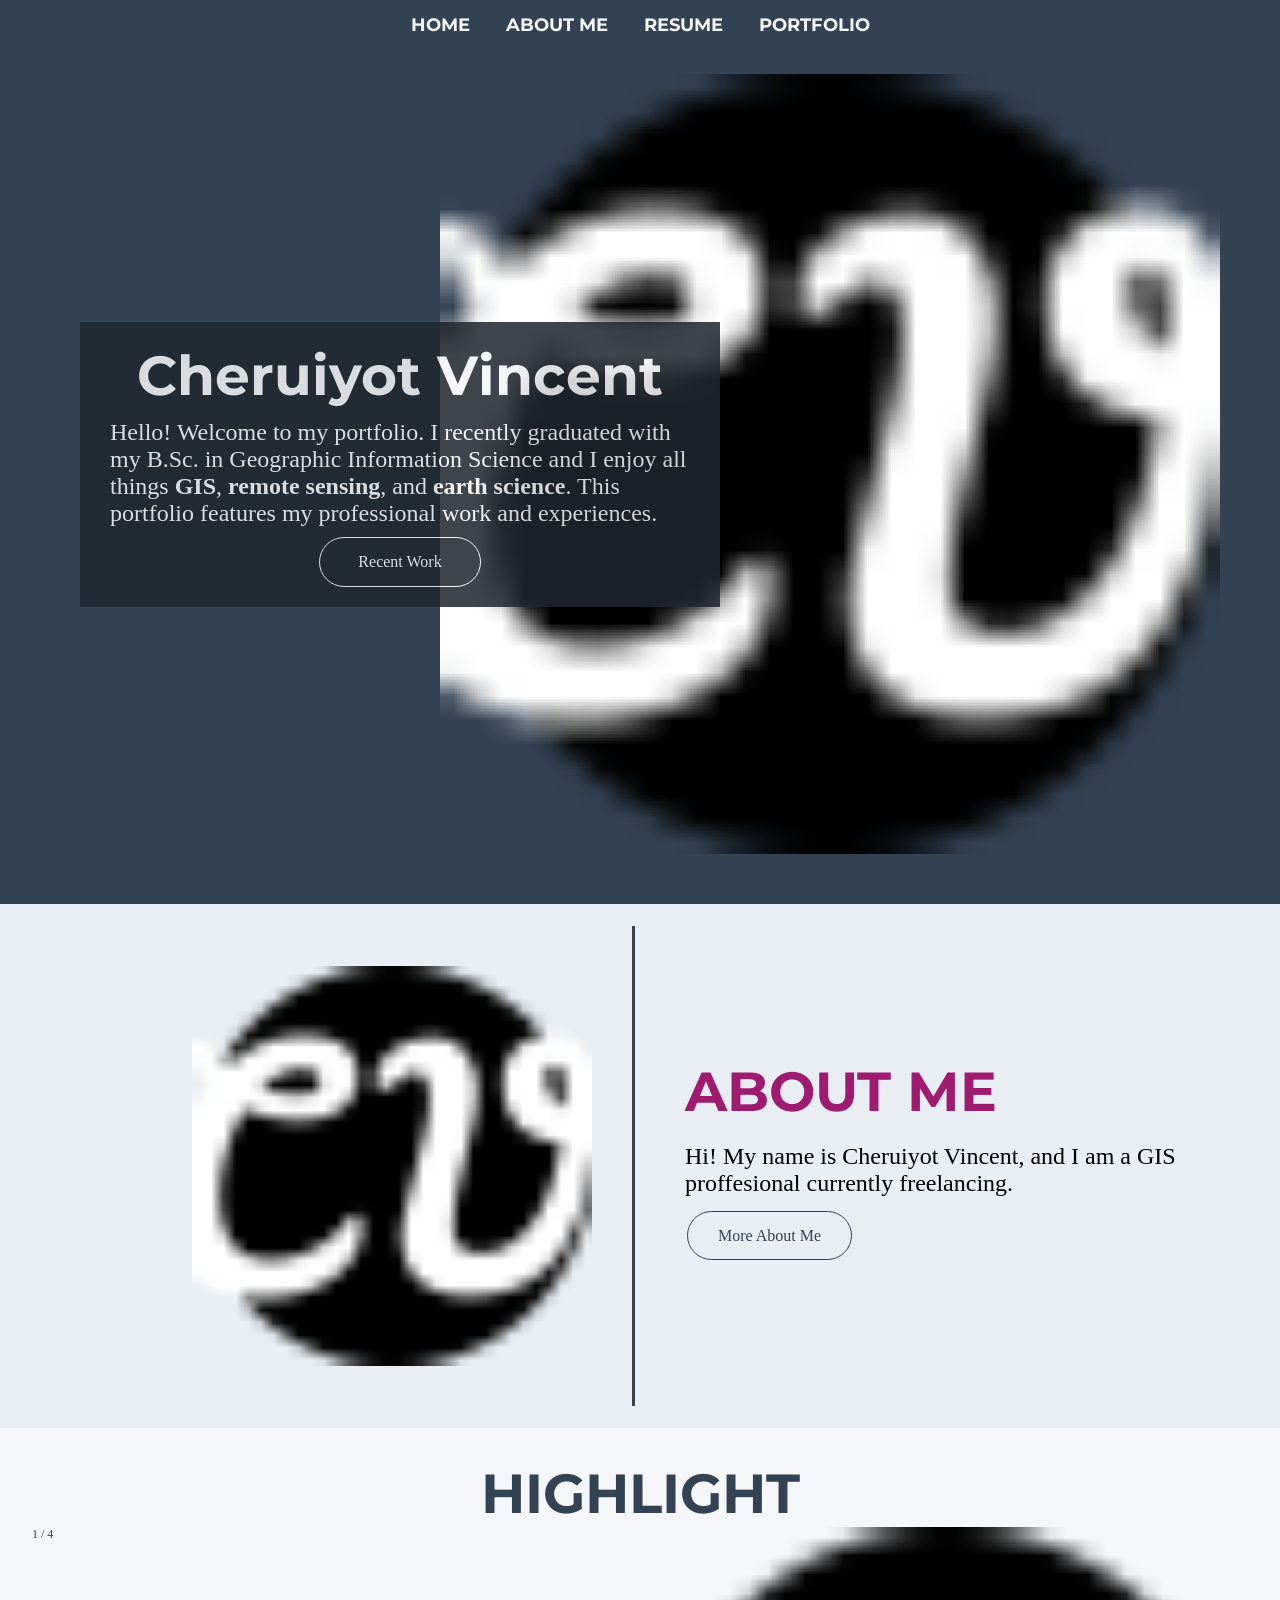
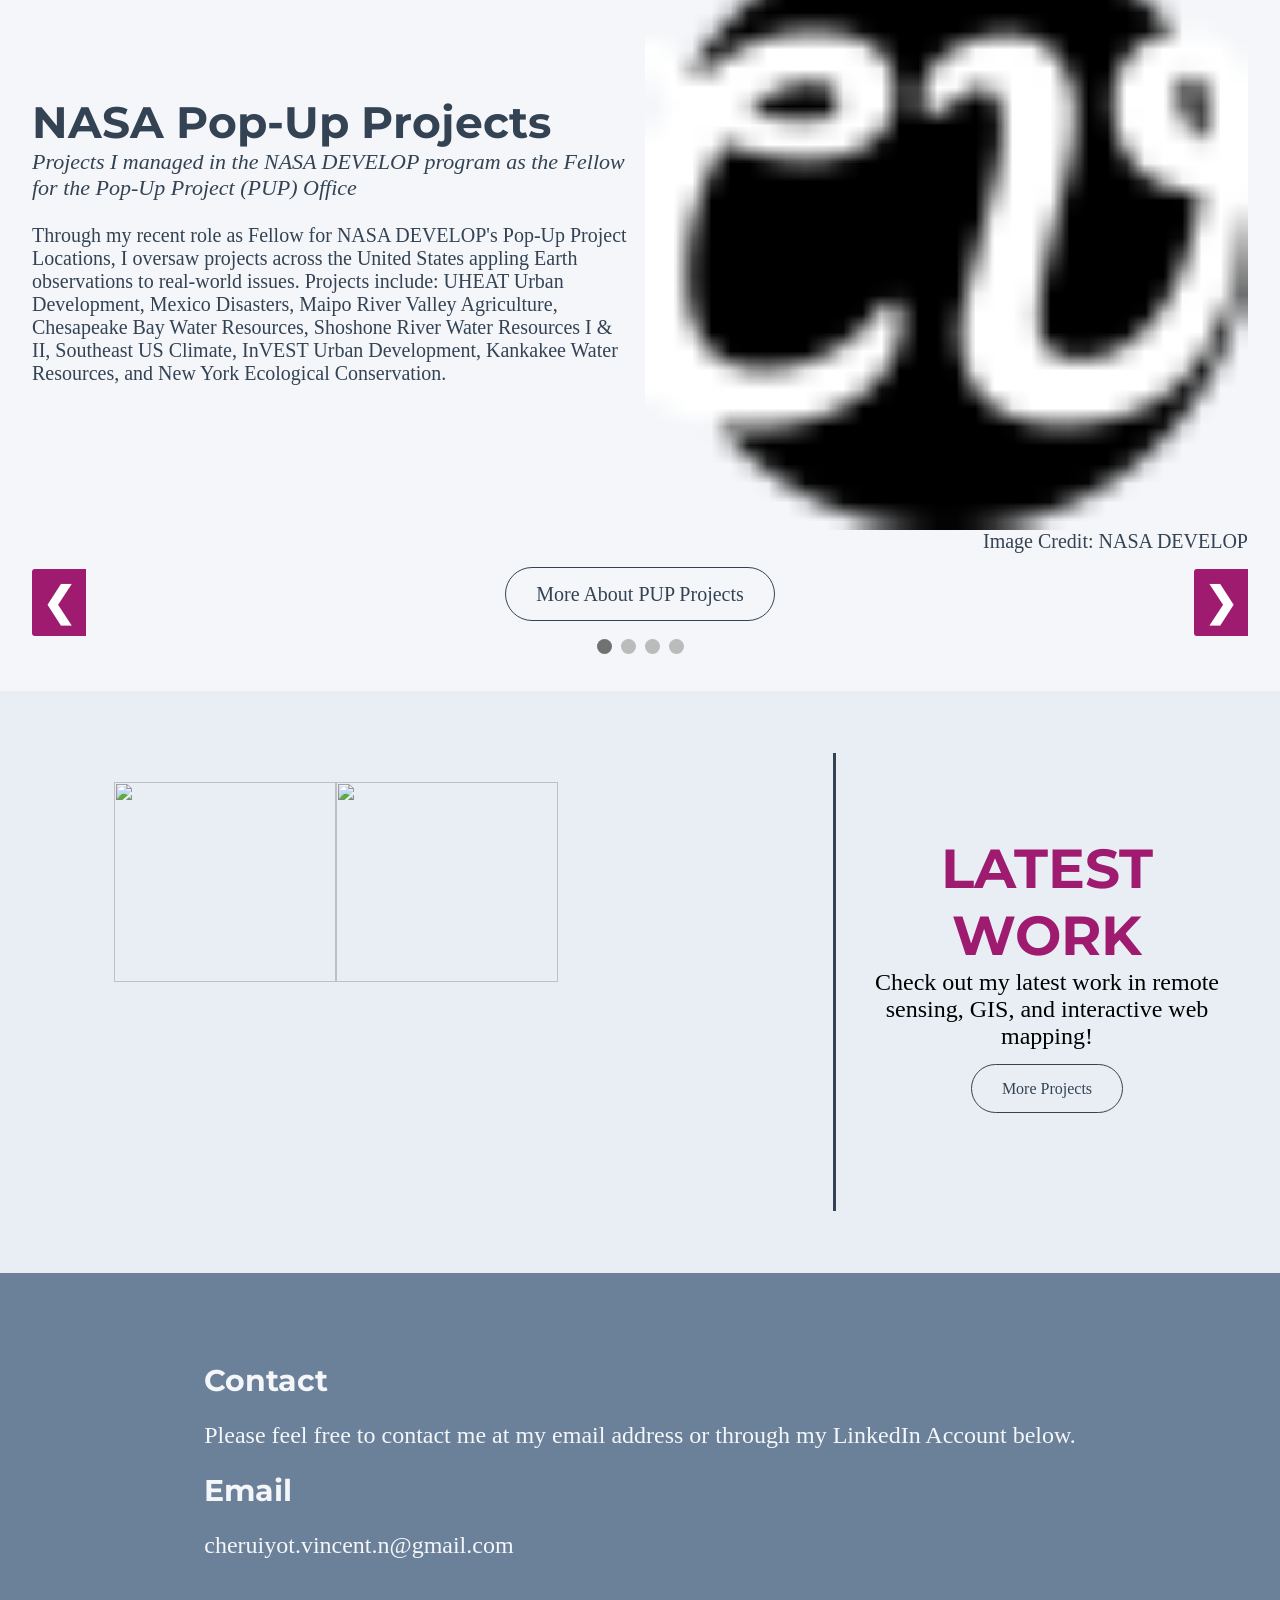
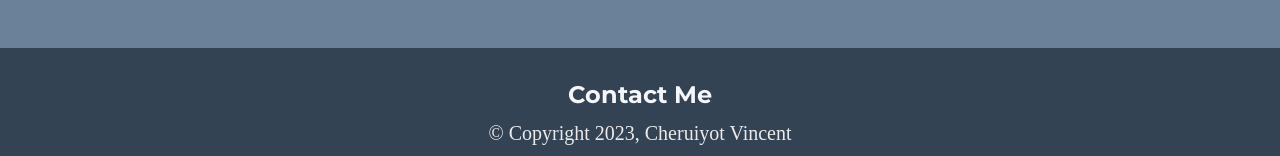
==== commit ca4db1b1: "sqaDSA adasd" ====
--- a/index.html
+++ b/index.html
@@ -1,9 +1,13 @@
 <!DOCTYPE html>
 <html>
   <head>
-    <meta charset="UTF-8">
+    <meta http-equiv="Content-Type" content="text/html; charset=utf-8" />
     <meta name="viewport" content="width=device-width, initial-scale=1">
+    <meta name="author" content="Caroline Williams">
+    <!-- <meta name="keywords" content="GIS, Portfolio, Remote Sensing"> -->
+    <meta name="description" content="Welcome to my portfolio! I enjoy all things GIS, remote sensing, and earth science. This portfolio features my professional work and experiences.">
     <title>Cheruiyot Vincent | Portfolio</title>
+    <link rel="icon" href="">
     <link rel="stylesheet" href="styles.css">
     <link rel="stylesheet" href="https://cdnjs.cloudflare.com/ajax/libs/font-awesome/4.7.0/css/font-awesome.min.css">
   </head>
@@ -11,33 +15,318 @@
 <body>
   <nav>
     <div class="navbar" id="mynavbar">
-      <a href="https://vn-cheruiyot.github.io/portfolio/">HOME</a>
+      <a href="index.html" class="active">HOME</a>
       <a href="about.html">ABOUT ME</a>
       <a href="resume.html">RESUME</a>
-      <a href= "https://vn-cheruiyot.github.io/staticmaps/" class="active">PORTFOLIO</a>
+      <a href="portfolio.html">PORTFOLIO</a>
       <a href="javascript:void(0);" class="icon" onclick="myFunction()">
         <i class="fa fa-bars"></i>
       </a>
     </div>
   </nav>
-  <!--- Section 1: Title --->
-  <div class="about_me_title">
-    <div class="about_me_text">
-      <h1>Cheruiyot Vincent</h1>
-    </div>
-  </div>
+  <!--- Section 1: Home Page and Call to Action --->
+  <div style="background-color: var(--main)">
+  <div style="max-width: 1600px; margin: 0 auto !important; float: none !important;">
+  <div class="homepage">
+  <div class="homepage_container">
+    <div class="homepage_left">
+      <div class="homepage_text_cont">
+        <h1 style="opacity: 100%;">Cheruiyot Vincent</h1>
+        <div class="homepage_text">
+          <p>Hello! Welcome to my portfolio. I recently graduated with my B.Sc. in Geographic Information Science and I enjoy all things <b>GIS</b>, <b>remote sensing</b>, and <b>earth science</b>. This portfolio features my professional work and experiences.</p>
+        </div>
+        <a href="portfolio.html" class="button">Recent Work</a>
+      </div>
+    </div>
+    <div class="homepage_right">
+        <img src="Images/favicon.png" class="homepage_image">
+    </div>
+  </div>
+  </div>
+</div>
+</div>
+  <!--- Section 2: Brief About Me with Picture --->
+  <!-- Desktop -->
+      <div class="grid_background_col">
+          <div class="desktop">
+    <div class="about_cont">
+      <div class="about-left">
+      <img src="Images/favicon.png" class="about-image">
+        <!-- <div class="border-line"></div> -->
+      </div>
+      <div class="about-right">
+        <div class="aboutpag1-text">
+        <h1 style="color: var(--accent2); text-align: left;">ABOUT ME</h1><br>
+        <p style="max-width: 500px;">Hi! My name is Cheruiyot Vincent, and I am a GIS proffesional currently freelancing.</p>
+        </div>
+        <div class="button_buffer" style="float: left;">
+          <a class="button_blk" href="about.html">More About Me</a>
+        </div>
+      </div>
+    </div>
 
-    
+    </div>
+  <!-- Tablet & Mobile-->
+  <div class="tablet_device_1000px">
+    <div class="about_tablet_cont">
+      <div class="about-tablet-left">
+      <img src="images/headshot.jpg" class="about-tablet-image">
+        <!-- <div class="border-line"></div> -->
+      </div>
+      <div class="about-tablet-right">
+        <div class="about-tablet-text">
+        <h1 style="color: var(--accent2);">ABOUT ME</h1><br>
+        <p style="font-size: 20px;">Hi! My name is Cheruiyot Vincent, and I am a GIS proffesional currently freelancing.</p>
+        </div>
+        <div class="button_buffer" style="float: left;">
+          <a class="button_blk" href="about.html">More About Me</a>
+        </div>
+      </div>
+    </div>
+  </div>
+    </div>
+  <!-- Section 2: Project Highlight -->
+  <div style="background-color: var(--alternative)">
+  <div style="max-width: 1600px; margin: 0 auto !important; float: none !important;">
+  <div class="grid_background_col2">
+    <div class="grid_title_txt">
+    <h1>HIGHLIGHT</h1>
+    <div class="slideshow-container">
+      <div class="mySlides fade">
+      <div class="highlight_cont">
+        <div class="numbertext">1 / 4</div>
+        <div class="highlight-left">
+          <div class="highlight-text">
+          <h1 class="highlight-title">NASA Pop-Up Projects</h1>
+          <h3 class="highlight-subtitle" style="font-weight:normal;"><i>Projects I managed in the NASA DEVELOP program as the Fellow for the Pop-Up Project (PUP) Office</p></i></h3><br>
+          <p class="highlight-maintext">Through my recent role as Fellow for NASA DEVELOP's Pop-Up Project Locations, I oversaw projects across the United States appling Earth observations to real-world issues. Projects include: UHEAT Urban Development, Mexico Disasters, Maipo River Valley Agriculture, Chesapeake Bay Water Resources, Shoshone River Water Resources I & II, Southeast US Climate, InVEST Urban Development, Kankakee Water Resources, and New York Ecological Conservation.
+          </div>
+        </div>
+        <div class="highlight-right">
+        <img src="Images/favicon.png" class="highlight-image">
+        <div class="highlight-bottom-right-txt">Image Credit: NASA DEVELOP</div>
+        </div>
+      </div>
+      <div class="button_buffer">
+        <a class="button_blk" href="projects/NASA-DEVELOP-PUP-Projects.html">More About PUP Projects</a>
+      </div>
+      </div>
+      <div class="mySlides fade">
+      <div class="highlight_cont">
+        <div class="numbertext">2 / 4</div>
+        <div class="highlight-left">
+          <div class="highlight-text">
+          <h1 class="highlight-title">NASA ARSET Training</h1>
+          <h3 class="highlight-subtitle" style="font-weight:normal;"><i>Monitoring and Modeling Floods using Earth Observations</p></i></h3><br>
+          <p class="highlight-maintext">In this NASA Applied Remote Sensing Training (ARSET) webinar, I contributed as a guest speaker providing a case study example of utilizing NASA SERVIR's HYDRAFloods tool in Python to detect flooding. Citation: (2022). ARSET - Monitoring and Modeling Floods using Earth Observations. NASA Applied Remote Sensing Training Program (ARSET).
+          </div>
+        </div>
+        <div class="highlight-right">
+        <img src="images/ARSET_Monitoring_Floods_Training.jpg" class="highlight-image">
+        <div class="highlight-bottom-right-txt">Image Credit: NASA ARSET</div>
+        </div>
+      </div>
+      <div class="button_buffer">
+        <a class="button_blk" href="http://appliedsciences.nasa.gov/join-mission/training/english/arset-monitoring-and-modeling-floods-using-earth-observations">More About ARSET Training</a>
+      </div>
+      </div>
+    <div class="mySlides fade">
+    <div class="highlight_cont">
+      <div class="numbertext">3 / 4</div>
+      <div class="highlight-left">
+        <div class="highlight-text">
+        <h1 class="highlight-title">Central America Disasters</h1>
+        <h3 class="highlight-subtitle" style="font-weight:normal;"><i>Using Earth Observations to Map Flooding for Disaster Monitoring, Inform Potential Risk, and Prepare for Possible Response</i></h3><br>
+        <p class="highlight-maintext">This NASA DEVELOP Fall 2021 project, generated flood extent maps for Hurricanes Eta and Iota, produced hsitorical surface water maps, and examined precipitation trends during the two case study events. This analysis was conducted using NASA SERVIR's HYDRAFloods tool using Google Colab and the Google Earth Engine Python API.</p>
+        </div>
+      </div>
+      <div class="highlight-right">
+      <img src="images/2021Fall_MSFC_CentralAmericaDisasters_WebsiteImage_mycopy.jpg" class="highlight-image">
+      <div class="highlight-bottom-right-txt">Image Credit: NASA DEVELOP</div>
+      </div>
+    </div>
+    <div class="button_buffer">
+      <a class="button_blk" href="projects/NASA-DEVELOP-CentralAmericaDisasters.html">More About Central America Disasters</a>
+    </div>
+    </div>
+    <div class="mySlides fade">
+    <div class="highlight_cont">
+    <div class="numbertext">4 / 4</div>
+      <div class="highlight-left">
+        <div class="highlight-text">
+        <h1 class="highlight-title">Argentina Agriculture</h1>
+        <h3 class="highlight-subtitle" style="font-weight:normal;"><i>Crop Monitoring and Forecasting for Argentina using NASA Satellite Observations</i></h3><br>
+        <p class="highlight-maintext">This NASA DEVELOP Summer 2021 project, utilized the Google Earth Engine JavaScript API to create a crop monitoring forecasting tool in Argentina. These scripts utilize Terra MODIS NDVI imagery to forecast NDVI from weeks to several months. This forecasted NDVI is then used to calculate predicted crop yield for the area of interest. Supplementary to the forecasting model, the tool also looks at climate and environmental trends in the study area like soil moisture, temperature, and precipitation.</p>
+        </div>
+      </div>
+      <div class="highlight-right">
+      <img src="images/2021Sum_GSFC_ArgentinaAg_WebsiteImage.jpg" class="highlight-image">
+      <div class="highlight-bottom-right-txt">Image Credit: NASA DEVELOP</div>
+    </div>
+    </div>
+    <div class="button_buffer">
+      <a class="button_blk" href="projects/NASA-DEVELOP-ArgentinaAg.html">More About Argentina Agriculture</a>
+    </div>
+    </div>
+    <a class="prev" onclick="plusSlides(-1)">&#10094;</a>
+    <a class="next" onclick="plusSlides(1)">&#10095;</a>
+    </div>
+    <div style="text-align:center">
+      <span class="dot" onclick="currentSlide(1)"></span>
+      <span class="dot" onclick="currentSlide(2)"></span>
+      <span class="dot" onclick="currentSlide(3)"></span>
+      <span class="dot" onclick="currentSlide(4)"></span>
+    </div>
+    </div>
+  </div>
+  </div>
+  </div>
+  <!--- Section 3: Recent Work in Grid format --->
+  <div class="grid_background_col">
+  <div class="port_cont">
+    <div class="port-left">
+    <div class="grid_title_txt"></div>
+      <div class="homepage_sect2_cont">
+      <div class="row">
+      <!-- <div class="column">
+        <a href="projects/NASA-DEVELOP-PUP-Projects.html" target="">
+          <div class="container">
+            <img data-src="./images/2022Spring_PUP_UHEATUrban_WebsiteImage_v2.png" class="image">
+            <div class="overlay">
+              <div class="grid_text">NASA DEVELOP PUP Projects</div>
+            </div>
+          </div>
+        </a>
+      </div>
+      <div class="column">
+        <a href="projects/NASA-DEVELOP-CentralAmericaDisasters.html" target="">
+          <div class="container">
+            <img data-src="./images/2021Fall_MSFC_CentralAmericaDisasters_WebsiteImage_mycopy.jpg" class="image">
+            <div class="overlay">
+              <div class="grid_text">NASA DEVELOP Central America Disasters</div>
+            </div>
+          </div>
+        </a>
+      </div>
+      <div class="column">
+        <a href="projects/NASA-DEVELOP-ArgentinaAg.html" target="">
+          <div class="container">
+            <img data-src="./images/2021Sum_GSFC_ArgentinaAg_WebsiteImage.jpg" class="image">
+            <div class="overlay">
+              <div class="grid_text">NASA DEVELOP Argentina Agriculture</div>
+            </div>
+          </div>
+        </a>
+      </div> -->
+      <div class="column">
+        <a href="projects/Mapping-Burn-Scars-using-GEE.html" target="">
+          <div class="container">
+            <img data-src="./images/wildfire_project_crop.jpg" class="image">
+            <div class="overlay">
+              <div class="grid_text">Mapping Burn Scars using Google Earth Engine JavaScript API</div>
+            </div>
+          </div>
+        </a>
+      </div>
+      <div class="column">
+        <a href="projects/USAID-Web-Mapping-Course-Project.html" target="">
+          <div class="container">
+            <img data-src="./images/WM_layer_crop.jpg" class="image">
+            <div class="overlay">
+              <div class="grid_text">Web Mapping Final Project USAID Prototype</div>
+            </div>
+          </div>
+        </a>
+      </div>
+      <div class="column">
+        <a href="projects/WCS-Environmental-Trends-Analysis.html" target="">
+          <div class="container">
+            <img data-src="./images/wcs_project_image_crop.jpg" class="image">
+            <div class="overlay">
+              <div class="grid_text">WCS Environmental Trends Analysis Ruaha & Katavi National Parks</div>
+            </div>
+          </div>
+        </a>
+      </div>
+      <div class="column">
+        <a href="projects/Vulnerability-Populations-in-Vietnam-to-Tropical-Cyclones.html" target="">
+          <div class="container">
+            <img data-src="./images/vulnerability_project_image_v2_crop.jpg" class="image">
+            <div class="overlay">
+              <div class="grid_text">Vulnerability of Populations in Vietnam to Tropical Cyclones</div>
+            </div>
+          </div>
+        </a>
+      </div>
+      <div class="column">
+        <a href="projects/SDM_Eastern_Hemlock_Web_Application.html" target="">
+          <div class="container">
+            <img data-src="./images/SDM2_layer_crop.jpg" class="image">
+            <div class="overlay">
+              <div class="grid_text">Eastern Hemlock Species Distribution Model Web Map</div>
+            </div>
+          </div>
+        </a>
+      </div>
+      <div class="column">
+        <a href="projects/Electric_Vehicle_Spatial_Analysis.html" target="">
+          <div class="container">
+            <img data-src="./images/ny_fig2_crop.jpg" class="image">
+            <div class="overlay">
+              <div class="grid_text">Electric Vehicle Spatial Analysis with R</div>
+            </div>
+          </div>
+        </a>
+      </div>
+      </div>
+    </div>
+  </div>
+  <div class="port-right">
+    <h1 style="color: var(--accent2);">LATEST WORK</h1>
+      <p>Check out my latest work in remote sensing, GIS, and interactive web mapping!</p>
+    <div class="button_buffer">
+      <a href="portfolio.html" class="button_blk">More Projects</a>
+    </div>
+  </div>
+  </div>
+  </div>
+  <!-- Section: Experience -->
+  <!-- <div class="grid_background_col2" style="padding:0%;">
+    <div class="exp_cont">
+    <div class="exp-left">
+  <iframe class="resume_map" src="experiences.html"></iframe>
+    </div>
+    <div class="exp-right" style="margin:2.5%;">
+      <h1 style="color: var(--accent2);">MY EXPERIENCES</h1>
+    </div>
+    </div>
+  </div> -->
+  <!--- Section 4: Contact Information --->
+  <div class="about_me_interests_cont_pg2">
+    <div class="about_me_interests_pg2">
+      <br>
+      <h2 style="font-family: 'Montserrat', sans-serif;">Contact</h2>
+      <br>
+      <p>Please feel free to contact me at my email address or through my LinkedIn Account below.</p>
+      <br>
+      <h2 style="font-family: 'Montserrat', sans-serif;">Email</h2>
+      <br>
+      <p>cheruiyot.vincent.n@gmail.com</p>
+      <br>
+    </div>
+  </div>
   <!--- Footer --->
   <div class="top_footer">
     <p style="font-size: 24px; font-family: 'Montserrat', sans-serif;">Contact Me</p>
-    <!-- <a href="https://www.linkedin.com/in/caroline-ann-williams/"><i class="fa fa-linkedin"></i></a> -->
-    <!-- <a href="https://github.com/cawilliams719"><i class="fa fa-github"></i></a> -->
+    <!-- <a href="https://www.linkedin.com/in/caroline-ann-williams/"><i class="fa fa-linkedin"></i></a>
+    <a href="https://github.com/cawilliams719"><i class="fa fa-github"></i></a> -->
   </div>
   <div class="bottom_footer">
-    <p><small>&copy; Copyright 2024, Cheruiyot Vincent</small></p>
-  </div>
-  <script src="filter.js"></script>
+    <p><small>&copy; Copyright 2023, Cheruiyot Vincent</small></p>
+  </div>
   <script src="icon.js"></script>
+  <script src="scroll.js"></script>
+  <script src="slider.js"></script>
+  <script src="lazy-load.js"></script>
   </body>
 </html>
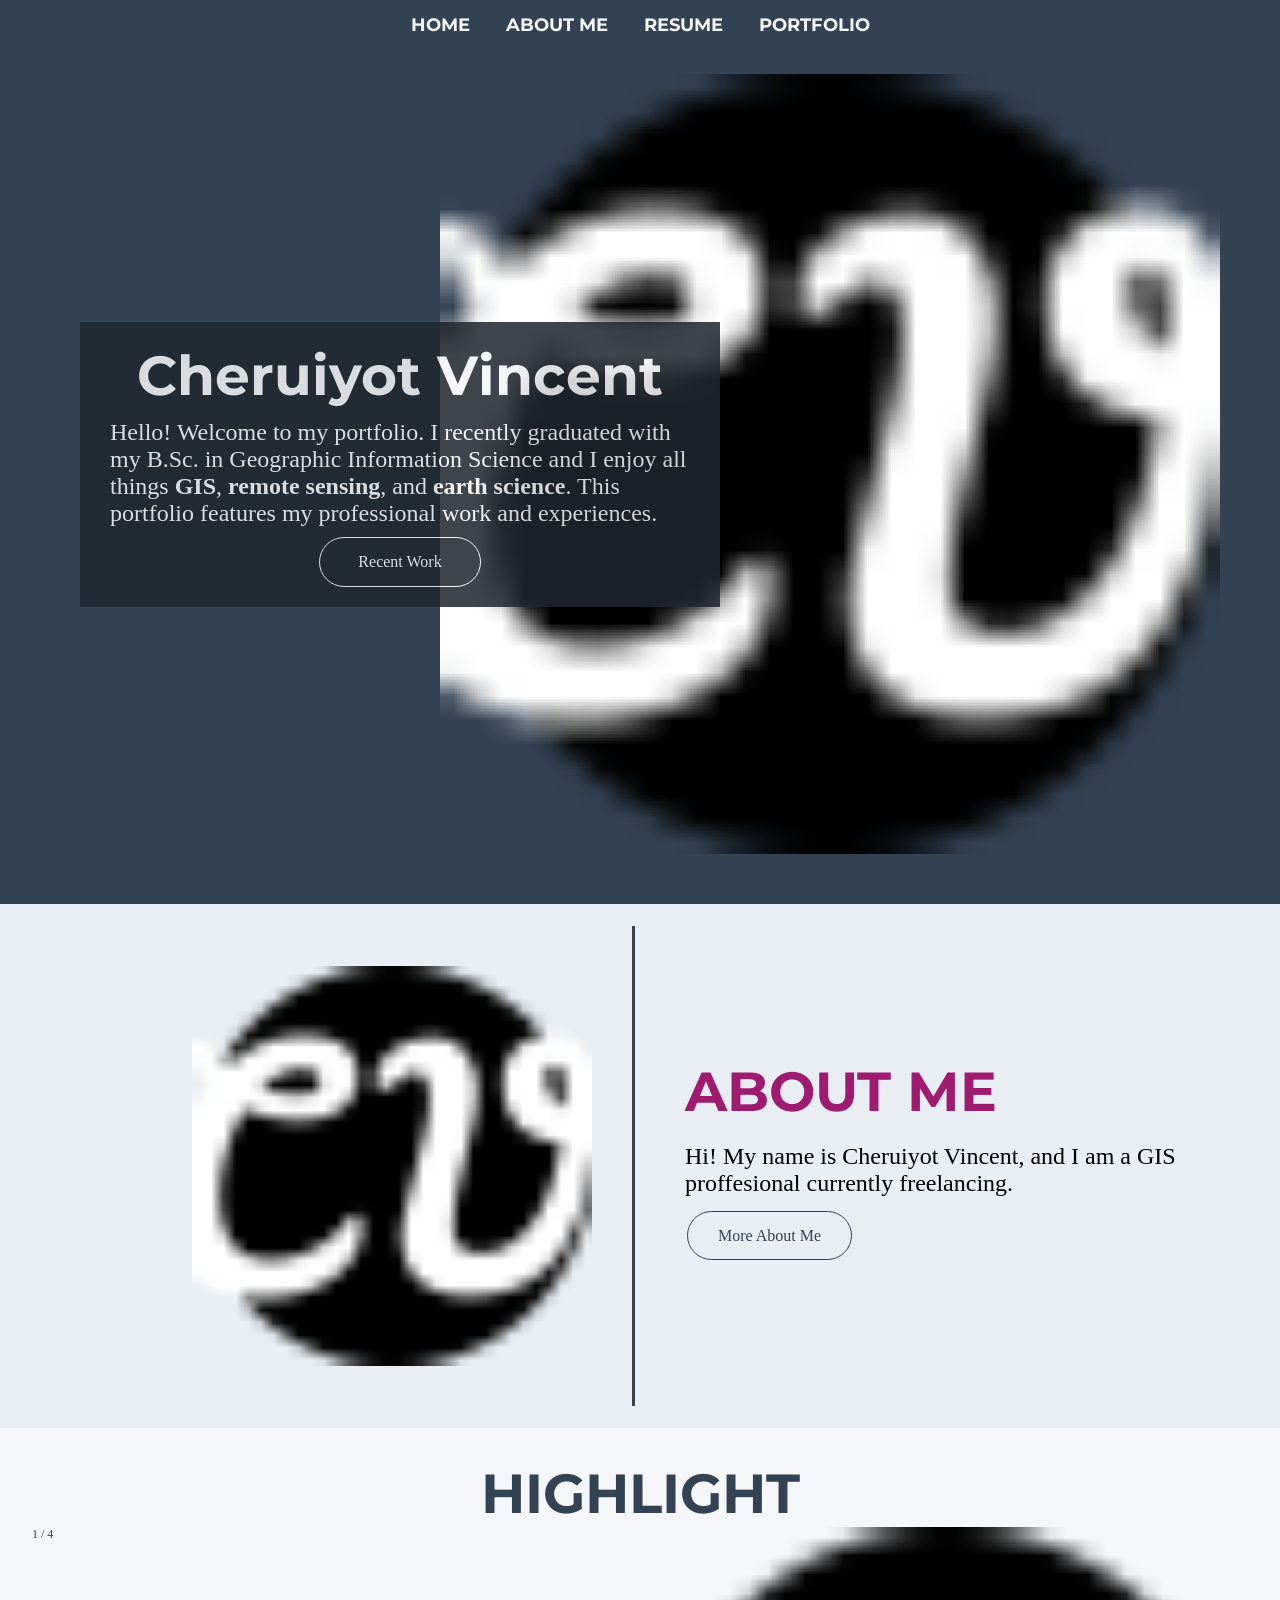
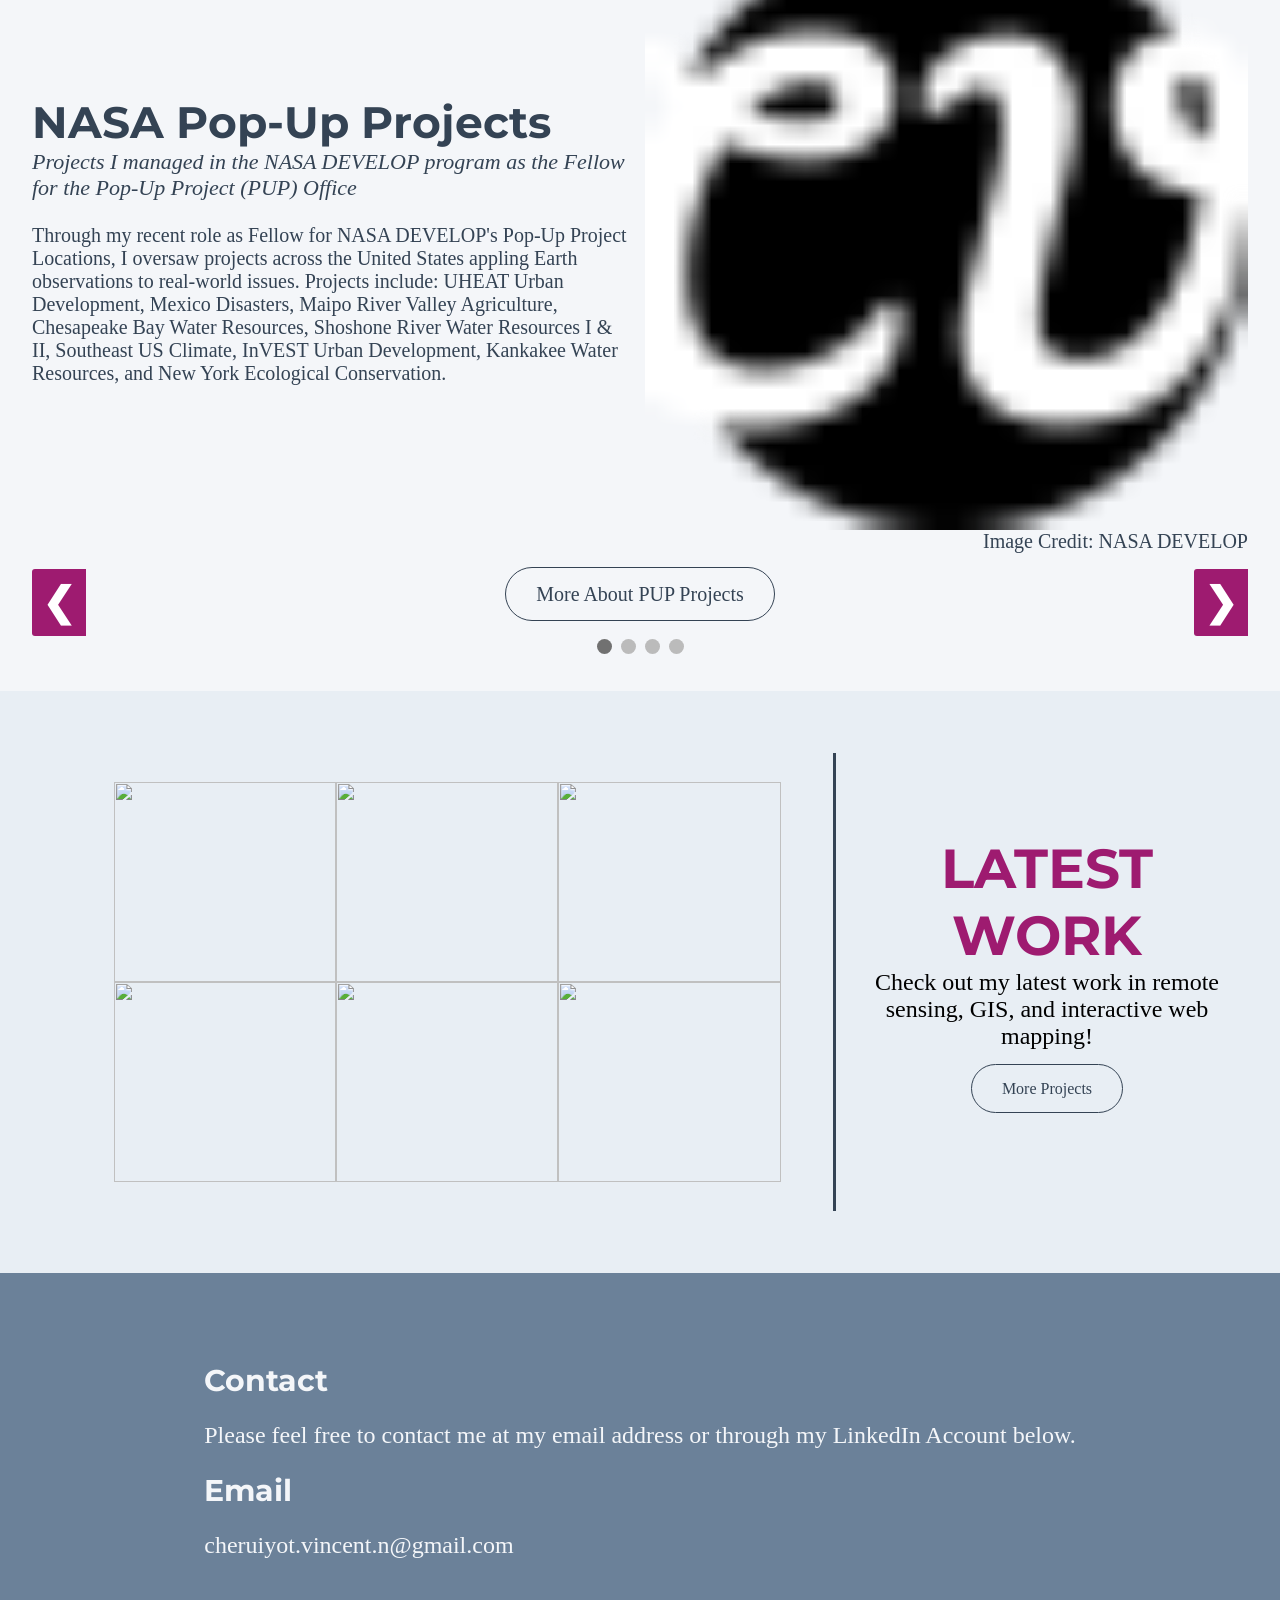
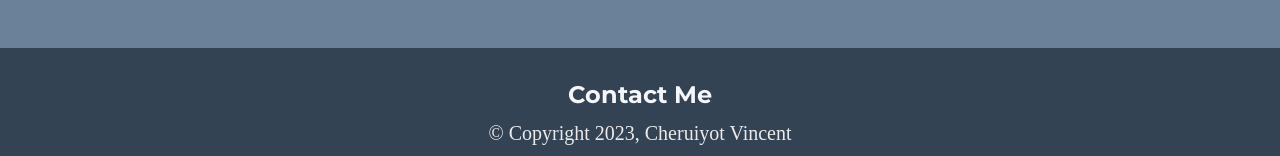
==== commit acba9cda: "Linking portfolio Linking portfolio website" ====
--- a/index.html
+++ b/index.html
@@ -18,7 +18,7 @@
       <a href="index.html" class="active">HOME</a>
       <a href="about.html">ABOUT ME</a>
       <a href="resume.html">RESUME</a>
-      <a href="portfolio.html">PORTFOLIO</a>
+      <a href="https://vn-cheruiyot.github.io/staticmaps">PORTFOLIO</a>
       <a href="javascript:void(0);" class="icon" onclick="myFunction()">
         <i class="fa fa-bars"></i>
       </a>
